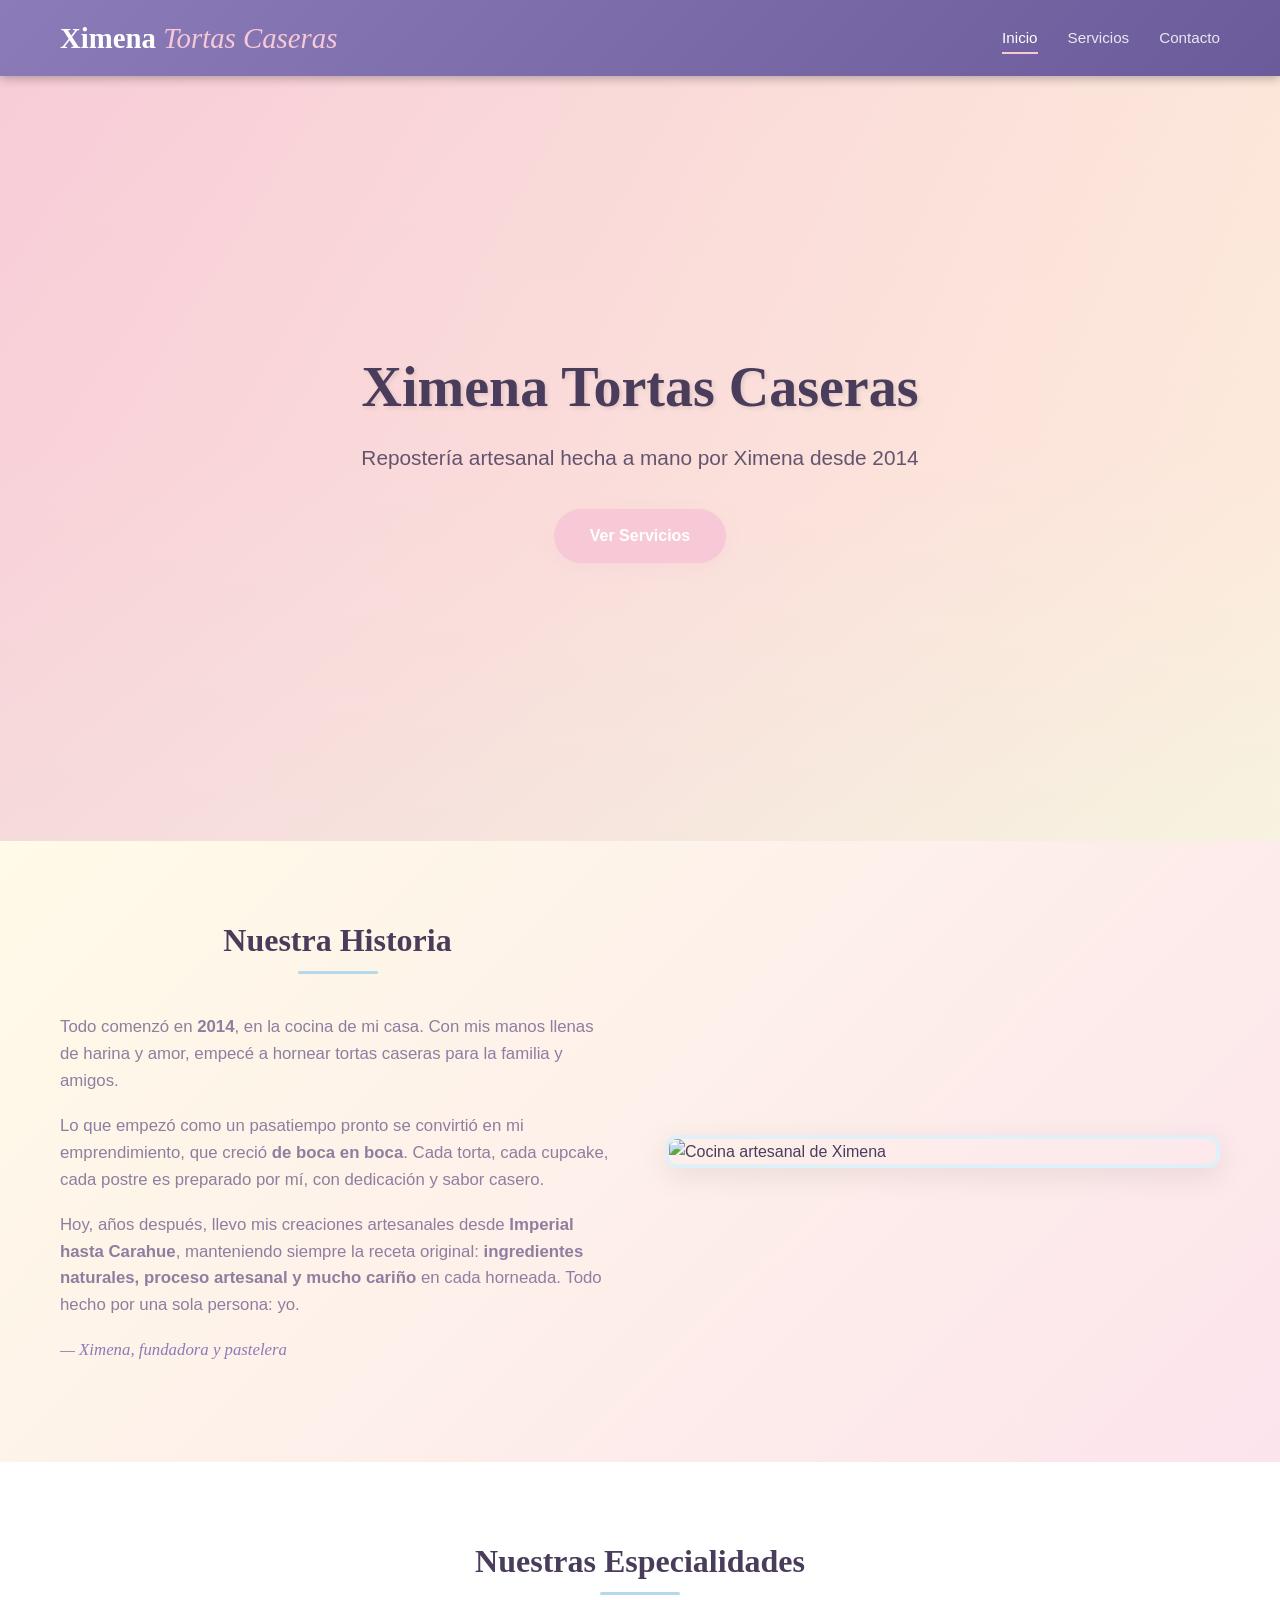
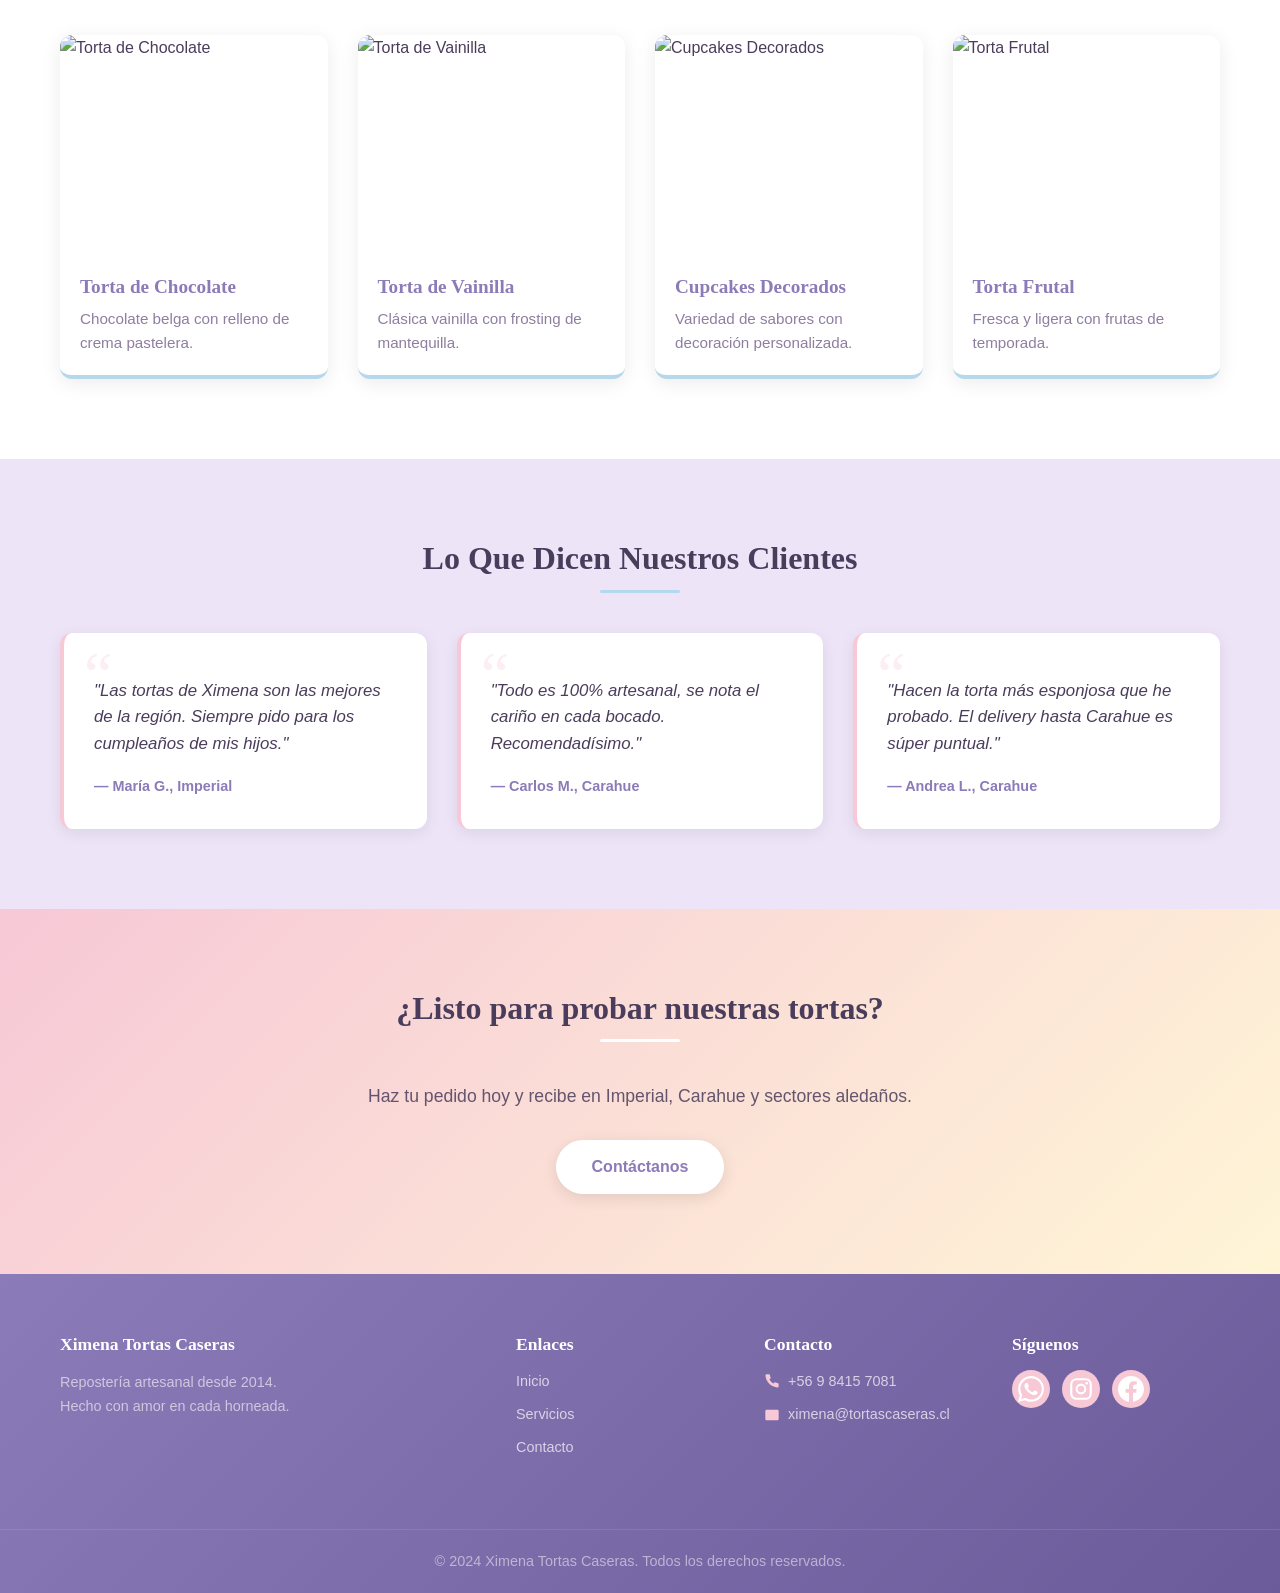
==== index.html @ b2a4b8de "inicial" ====
<!DOCTYPE html>
<html lang="es">
<head>
    <meta charset="UTF-8">
    <meta name="viewport" content="width=device-width, initial-scale=1.0">
    <meta name="description" content="Ximena´s Tortas Caseras - Repostería artesanal desde 2014. Tortas caseras hechas con amor, desde Imperial hasta Carahue.">
    <title>Ximena´s Tortas Caseras | Inicio</title>
    <link rel="stylesheet" href="css/style.css">
</head>
<body>
    <header>
        <div class="header-container">
            <a href="index.html" class="logo">Ximena <span>Tortas Caseras</span></a>
            <button class="menu-toggle" aria-label="Abrir menú">
                <span></span><span></span><span></span>
            </button>
            <nav>
                <ul class="nav-menu">
                    <li><a href="index.html" class="active">Inicio</a></li>
                    <li><a href="servicios.html">Servicios</a></li>
                    <li><a href="contacto.html">Contacto</a></li>
                </ul>
            </nav>
        </div>
    </header>

    <main>
        <section class="hero">
            <div class="hero-content">
                <h1>Ximena Tortas Caseras</h1>
                <p>Repostería artesanal hecha a mano por Ximena desde 2014</p>
                <a href="servicios.html" class="btn">Ver Servicios</a>
            </div>
        </section>

        <section class="historia">
            <div class="container">
                <div class="historia-grid">
                    <div class="historia-texto">
                        <h2>Nuestra Historia</h2>
                        <p>Todo comenzó en <strong>2014</strong>, en la cocina de mi casa. Con mis manos llenas de harina y amor, empecé a hornear tortas caseras para la familia y amigos.</p>
                        <p>Lo que empezó como un pasatiempo pronto se convirtió en mi emprendimiento, que creció <strong>de boca en boca</strong>. Cada torta, cada cupcake, cada postre es preparado por mí, con dedicación y sabor casero.</p>
                        <p>Hoy, años después, llevo mis creaciones artesanales desde <strong>Imperial hasta Carahue</strong>, manteniendo siempre la receta original: <strong>ingredientes naturales, proceso artesanal y mucho cariño</strong> en cada horneada. Todo hecho por una sola persona: yo.</p>
                        <p class="firma">— Ximena, fundadora y pastelera</p>
                    </div>
                    <div class="historia-imagen">
                        <img src="https://images.unsplash.com/photo-1558961363-fa8fdf82db35?w=600&q=80" alt="Cocina artesanal de Ximena">
                    </div>
                </div>
            </div>
        </section>

        <section class="destacados">
            <div class="container">
                <h2>Nuestras Especialidades</h2>
                <div class="grid-destacados">
                    <article class="card">
                        <img src="https://images.unsplash.com/photo-1606890737304-57a1ca8a5b62?w=400&q=80" alt="Torta de Chocolate">
                        <div class="card-body">
                            <h3>Torta de Chocolate</h3>
                            <p>Chocolate belga con relleno de crema pastelera.</p>
                        </div>
                    </article>
                    <article class="card">
                        <img src="https://images.unsplash.com/photo-1464349095431-e9a21285b5f3?w=400&q=80" alt="Torta de Vainilla">
                        <div class="card-body">
                            <h3>Torta de Vainilla</h3>
                            <p>Clásica vainilla con frosting de mantequilla.</p>
                        </div>
                    </article>
                    <article class="card">
                        <img src="https://images.unsplash.com/photo-1587668178277-295251f900ce?w=400&q=80" alt="Cupcakes Decorados">
                        <div class="card-body">
                            <h3>Cupcakes Decorados</h3>
                            <p>Variedad de sabores con decoración personalizada.</p>
                        </div>
                    </article>
                    <article class="card">
                        <img src="https://images.unsplash.com/photo-1565958011703-44f9829ba187?w=400&q=80" alt="Torta Frutal">
                        <div class="card-body">
                            <h3>Torta Frutal</h3>
                            <p>Fresca y ligera con frutas de temporada.</p>
                        </div>
                    </article>
                </div>
            </div>
        </section>

        <section class="testimonios">
            <div class="container">
                <h2>Lo Que Dicen Nuestros Clientes</h2>
                <div class="grid-testimonios">
                    <blockquote>
                        <p>"Las tortas de Ximena son las mejores de la región. Siempre pido para los cumpleaños de mis hijos."</p>
                        <cite>— María G., Imperial</cite>
                    </blockquote>
                    <blockquote>
                        <p>"Todo es 100% artesanal, se nota el cariño en cada bocado. Recomendadísimo."</p>
                        <cite>— Carlos M., Carahue</cite>
                    </blockquote>
                    <blockquote>
                        <p>"Hacen la torta más esponjosa que he probado. El delivery hasta Carahue es súper puntual."</p>
                        <cite>— Andrea L., Carahue</cite>
                    </blockquote>
                </div>
            </div>
        </section>

        <section class="cta">
            <div class="container">
                <h2>¿Listo para probar nuestras tortas?</h2>
                <p>Haz tu pedido hoy y recibe en Imperial, Carahue y sectores aledaños.</p>
                <a href="contacto.html" class="btn btn-light">Contáctanos</a>
            </div>
        </section>
    </main>

    <footer>
        <div class="container footer-grid">
            <div class="footer-info">
                <h3>Ximena Tortas Caseras</h3>
                <p>Repostería artesanal desde 2014.<br>Hecho con amor en cada horneada.</p>
            </div>
            <div class="footer-links">
                <h3>Enlaces</h3>
                <ul>
                    <li><a href="index.html">Inicio</a></li>
                    <li><a href="servicios.html">Servicios</a></li>
                    <li><a href="contacto.html">Contacto</a></li>
                </ul>
            </div>
            <div class="footer-contacto">
                <h3>Contacto</h3>
                <ul>
                    <li>
                        <svg viewBox="0 0 24 24" width="16" height="16" fill="currentColor"><path d="M22 16.92v3a2 2 0 01-2.18 2 19.79 19.79 0 01-8.63-3.07 19.5 19.5 0 01-6-6 19.79 19.79 0 01-3.07-8.67A2 2 0 014.11 2h3a2 2 0 012 1.72 12.84 12.84 0 00.7 2.81 2 2 0 01-.45 2.11L8.09 9.91a16 16 0 006 6l1.27-1.27a2 2 0 012.11-.45 12.84 12.84 0 002.81.7A2 2 0 0122 16.92z"/></svg>
                        <a href="tel:+56984157081">+56 9 8415 7081</a>
                    </li>
                    <li>
                        <svg viewBox="0 0 24 24" width="16" height="16" fill="currentColor"><path d="M4 4h16c1.1 0 2 .9 2 2v12c0 1.1-.9 2-2 2H4c-1.1 0-2-.9-2-2V6c0-1.1.9-2 2-2z"/><polyline points="22,6 12,13 2,6"/></svg>
                        <a href="mailto:ximena@tortascaseras.cl">ximena@tortascaseras.cl</a>
                    </li>
                </ul>
            </div>
            <div class="footer-redes">
                <h3>Síguenos</h3>
                <ul class="redes-lista">
                    <li><a href="https://wa.me/+56984157081" target="_blank" rel="noopener noreferrer" aria-label="WhatsApp">
                        <svg viewBox="0 0 24 24" width="26" height="26" fill="currentColor"><path d="M17.472 14.382c-.297-.149-1.758-.867-2.03-.967-.273-.099-.471-.148-.67.15-.197.297-.767.966-.94 1.164-.173.199-.347.223-.644.075-.297-.15-1.255-.463-2.39-1.475-.883-.788-1.48-1.761-1.653-2.059-.173-.297-.018-.458.13-.606.134-.133.298-.347.446-.52.149-.174.198-.298.298-.497.099-.198.05-.371-.025-.52-.075-.149-.669-1.612-.916-2.207-.242-.579-.487-.5-.669-.51-.173-.008-.371-.01-.57-.01-.198 0-.52.074-.792.372-.272.297-1.04 1.016-1.04 2.479 0 1.462 1.065 2.875 1.213 3.074.149.198 2.096 3.2 5.077 4.487.709.306 1.262.489 1.694.625.712.227 1.36.195 1.871.118.571-.085 1.758-.719 2.006-1.413.248-.694.248-1.289.173-1.413-.074-.124-.272-.198-.57-.347m-5.421 7.403h-.004a9.87 9.87 0 01-5.031-1.378l-.361-.214-3.741.982.998-3.648-.235-.374a9.86 9.86 0 01-1.51-5.26c.001-5.45 4.436-9.884 9.888-9.884 2.64 0 5.122 1.03 6.988 2.898a9.825 9.825 0 012.893 6.994c-.003 5.45-4.437 9.884-9.885 9.884m8.413-18.297A11.815 11.815 0 0012.05 0C5.495 0 .16 5.335.157 11.892c0 2.096.547 4.142 1.588 5.945L.057 24l6.305-1.654a11.882 11.882 0 005.683 1.448h.005c6.554 0 11.89-5.335 11.893-11.893a11.821 11.821 0 00-3.48-8.413z"/></svg>
                    </a></li>
                    <li><a href="https://www.instagram.com" target="_blank" rel="noopener noreferrer" aria-label="Instagram">
                        <svg viewBox="0 0 24 24" width="26" height="26" fill="currentColor"><path d="M7.8 2h8.4C19.4 2 22 4.6 22 7.8v8.4a5.8 5.8 0 01-5.8 5.8H7.8C4.6 22 2 19.4 2 16.2V7.8A5.8 5.8 0 017.8 2m-.2 2A3.6 3.6 0 004 7.6v8.8C4 18.39 5.61 20 7.6 20h8.8a3.6 3.6 0 003.6-3.6V7.6C20 5.61 18.39 4 16.4 4H7.6m9.65 1.5a1.25 1.25 0 011.25 1.25A1.25 1.25 0 0117.25 8 1.25 1.25 0 0116 6.75a1.25 1.25 0 011.25-1.25M12 7a5 5 0 015 5 5 5 0 01-5 5 5 5 0 01-5-5 5 5 0 015-5m0 2a3 3 0 00-3 3 3 3 0 003 3 3 3 0 003-3 3 3 0 00-3-3z"/></svg>
                    </a></li>
                    <li><a href="https://www.facebook.com" target="_blank" rel="noopener noreferrer" aria-label="Facebook">
                        <svg viewBox="0 0 24 24" width="26" height="26" fill="currentColor"><path d="M24 12.073c0-6.627-5.373-12-12-12s-12 5.373-12 12c0 5.99 4.388 10.954 10.125 11.854v-8.385H7.078v-3.47h3.047V9.43c0-3.007 1.792-4.669 4.533-4.669 1.312 0 2.686.235 2.686.235v2.953H15.83c-1.491 0-1.956.925-1.956 1.874v2.25h3.328l-.532 3.47h-2.796v8.385C19.612 23.027 24 18.062 24 12.073z"/></svg>
                    </a></li>
                </ul>
            </div>
        </div>
        <div class="footer-bottom">
            <p>&copy; 2024 Ximena Tortas Caseras. Todos los derechos reservados.</p>
        </div>
    </footer>

    <script src="js/menu.js"></script>
</body>
</html>
---- css/style.css ----
*,
*::before,
*::after {
    margin: 0;
    padding: 0;
    box-sizing: border-box;
}

:root {
    --rosado: #F7C8D6;
    --rosado-claro: #FCE4EC;
    --rosado-hover: #E8A0B4;
    --amarillo: #FFF5D6;
    --amarillo-claro: #FFFBE8;
    --celeste: #B5D8EB;
    --celeste-claro: #E0F0F8;
    --morado: #D4C4F0;
    --morado-claro: #EDE4F8;
    --morado-oscuro: #8B7BB8;
    --morado-muy-oscuro: #6B5B9A;
    --color-primario: var(--rosado);
    --color-primario-hover: var(--rosado-hover);
    --color-texto: #4A3D5C;
    --color-texto-claro: #8E7EA0;
    --color-fondo-header: var(--morado-oscuro);
    --color-fondo-footer: var(--morado-muy-oscuro);
    --color-blanco: #FFFFFF;
    --color-sombra: rgba(0, 0, 0, 0.08);
    --border-radius: 12px;
    --max-width: 1200px;
    --transition: 0.3s ease;
}

html {
    scroll-behavior: smooth;
}

body {
    font-family: 'Segoe UI', Tahoma, Geneva, Verdana, sans-serif;
    color: var(--color-texto);
    background: linear-gradient(180deg, var(--amarillo-claro) 0%, var(--rosado-claro) 50%, var(--celeste-claro) 100%);
    background-attachment: fixed;
    line-height: 1.6;
    min-height: 100vh;
    display: flex;
    flex-direction: column;
}

img {
    max-width: 100%;
    height: auto;
    display: block;
}

a {
    color: var(--morado-oscuro);
    text-decoration: none;
    transition: color var(--transition);
}

a:hover {
    color: var(--rosado);
}

.container {
    width: 100%;
    max-width: var(--max-width);
    margin: 0 auto;
    padding: 0 20px;
}

.btn {
    display: inline-block;
    background: var(--rosado);
    color: var(--color-blanco);
    padding: 14px 36px;
    border: none;
    border-radius: 50px;
    font-size: 1rem;
    font-weight: 600;
    cursor: pointer;
    transition: background-color var(--transition), transform var(--transition);
    text-align: center;
    box-shadow: 0 4px 15px rgba(247, 200, 214, 0.3);
}

.btn:hover {
    background: var(--rosado-hover);
    transform: translateY(-2px);
    color: var(--color-blanco);
}

.btn-light {
    background: var(--color-blanco);
    color: var(--morado-oscuro);
    box-shadow: 0 4px 15px rgba(0, 0, 0, 0.1);
}

.btn-light:hover {
    background: var(--morado-claro);
    color: var(--morado-oscuro);
}

h1, h2, h3, h4 {
    font-family: Georgia, 'Times New Roman', Times, serif;
    line-height: 1.2;
}

h2 {
    font-size: 2rem;
    text-align: center;
    margin-bottom: 40px;
    color: var(--color-texto);
    position: relative;
}

h2::after {
    content: '';
    display: block;
    width: 80px;
    height: 3px;
    background: var(--celeste);
    margin: 12px auto 0;
    border-radius: 2px;
}

section {
    padding: 80px 0;
}

header {
    background: linear-gradient(135deg, var(--morado-oscuro), #6B5B9A);
    padding: 15px 0;
    position: sticky;
    top: 0;
    z-index: 1000;
    box-shadow: 0 2px 10px rgba(0, 0, 0, 0.3);
}

.header-container {
    max-width: var(--max-width);
    margin: 0 auto;
    padding: 0 20px;
    display: flex;
    justify-content: space-between;
    align-items: center;
}

.logo {
    font-family: Georgia, serif;
    font-size: 1.8rem;
    color: var(--color-blanco);
    font-weight: bold;
}

.logo span {
    color: var(--rosado);
    font-style: italic;
    font-weight: normal;
}

.logo:hover {
    color: var(--color-blanco);
}

.nav-menu {
    list-style: none;
    display: flex;
    gap: 30px;
}

.nav-menu a {
    color: rgba(255, 255, 255, 0.85);
    font-size: 0.95rem;
    font-weight: 500;
    padding: 8px 0;
    position: relative;
    transition: color var(--transition);
}

.nav-menu a::after {
    content: '';
    position: absolute;
    bottom: 0;
    left: 0;
    width: 0;
    height: 2px;
    background: var(--rosado);
    transition: width var(--transition);
}

.nav-menu a:hover,
.nav-menu a.active {
    color: var(--color-blanco);
}

.nav-menu a:hover::after,
.nav-menu a.active::after {
    width: 100%;
}

.menu-toggle {
    display: none;
    background: none;
    border: none;
    cursor: pointer;
    padding: 5px;
}

.menu-toggle span {
    display: block;
    width: 25px;
    height: 2px;
    background-color: var(--color-blanco);
    margin: 5px 0;
    transition: var(--transition);
    border-radius: 2px;
}

.hero {
    background: linear-gradient(135deg, rgba(247, 200, 214, 0.9), rgba(255, 245, 214, 0.7)),
                url('https://images.unsplash.com/photo-1578985545062-69928b1d9587?w=1920&q=80') center/cover no-repeat;
    min-height: 85vh;
    display: flex;
    align-items: center;
    justify-content: center;
    text-align: center;
    color: var(--color-texto);
}

.hero-content {
    max-width: 700px;
    padding: 0 20px;
}

.hero-content h1 {
    font-size: 3.5rem;
    margin-bottom: 20px;
    text-shadow: 2px 2px 4px rgba(0, 0, 0, 0.1);
}

.hero-content p {
    font-size: 1.3rem;
    margin-bottom: 35px;
    opacity: 0.85;
}

.historia {
    background: linear-gradient(135deg, var(--amarillo-claro), var(--rosado-claro));
}

.historia-grid {
    display: grid;
    grid-template-columns: 1fr 1fr;
    gap: 50px;
    align-items: center;
}

.historia-texto p {
    margin-bottom: 18px;
    font-size: 1.05rem;
    color: var(--color-texto-claro);
}

.historia-texto .firma {
    font-family: Georgia, serif;
    font-style: italic;
    color: var(--morado-oscuro);
    margin-top: 10px;
}

.historia-imagen img {
    border-radius: var(--border-radius);
    box-shadow: 0 8px 30px var(--color-sombra);
    width: 100%;
    border: 4px solid var(--celeste-claro);
}

.destacados {
    background: var(--color-blanco);
}

.grid-destacados,
.grid-catalogo {
    display: grid;
    grid-template-columns: repeat(auto-fit, minmax(250px, 1fr));
    gap: 30px;
}

.card {
    background: var(--color-blanco);
    border-radius: var(--border-radius);
    overflow: hidden;
    box-shadow: 0 4px 20px var(--color-sombra);
    transition: transform var(--transition), box-shadow var(--transition);
    border-bottom: 4px solid var(--celeste);
}

.card:hover {
    transform: translateY(-5px);
    box-shadow: 0 8px 30px rgba(0, 0, 0, 0.12);
    border-bottom-color: var(--rosado);
}

.card img {
    width: 100%;
    height: 220px;
    object-fit: cover;
}

.card-body {
    padding: 20px;
}

.card-body h3 {
    font-size: 1.2rem;
    margin-bottom: 8px;
    color: var(--morado-oscuro);
}

.card-body p {
    font-size: 0.95rem;
    color: var(--color-texto-claro);
}

.testimonios {
    background: var(--morado-claro);
}

.grid-testimonios {
    display: grid;
    grid-template-columns: repeat(auto-fit, minmax(280px, 1fr));
    gap: 30px;
}

.grid-testimonios blockquote {
    background: var(--color-blanco);
    padding: 30px;
    border-radius: var(--border-radius);
    box-shadow: 0 4px 15px var(--color-sombra);
    position: relative;
    border-left: 4px solid var(--rosado);
}

.grid-testimonios blockquote::before {
    content: '\201C';
    font-size: 4rem;
    color: var(--rosado);
    position: absolute;
    top: 10px;
    left: 20px;
    opacity: 0.3;
    font-family: Georgia, serif;
    line-height: 1;
}

.grid-testimonios blockquote p {
    font-style: italic;
    font-size: 1.05rem;
    margin-bottom: 15px;
    padding-top: 15px;
}

.grid-testimonios blockquote cite {
    font-style: normal;
    font-weight: 600;
    color: var(--morado-oscuro);
    font-size: 0.9rem;
}

.cta {
    background: linear-gradient(135deg, var(--rosado), var(--amarillo));
    text-align: center;
    color: var(--color-texto);
}

.cta h2 {
    color: var(--color-texto);
}

.cta h2::after {
    background: var(--color-blanco);
}

.cta p {
    font-size: 1.1rem;
    margin-bottom: 30px;
    opacity: 0.85;
}

.page-hero {
    background: linear-gradient(135deg, var(--celeste-claro), var(--morado-claro));
    text-align: center;
    padding: 100px 0 80px;
    color: var(--color-texto);
}

.page-hero h1 {
    font-size: 2.8rem;
    margin-bottom: 15px;
}

.page-hero p {
    font-size: 1.15rem;
    opacity: 0.85;
}

.como-pedir {
    background: var(--amarillo-claro);
}

.pasos-lista {
    list-style: none;
    max-width: 700px;
    margin: 0 auto;
}

.pasos-lista li {
    display: flex;
    gap: 20px;
    margin-bottom: 30px;
    align-items: flex-start;
}

.paso-num {
    display: flex;
    align-items: center;
    justify-content: center;
    width: 50px;
    height: 50px;
    background: var(--celeste);
    color: var(--color-blanco);
    font-size: 1.3rem;
    font-weight: bold;
    border-radius: 50%;
    flex-shrink: 0;
}

.pasos-lista h3 {
    font-size: 1.1rem;
    margin-bottom: 5px;
    color: var(--morado-oscuro);
}

.pasos-lista p {
    color: var(--color-texto-claro);
}

.catalogo {
    background: var(--amarillo-claro);
}

.cobertura {
    background: var(--amarillo-claro);
    text-align: center;
}

.zonas-lista {
    list-style: none;
    display: flex;
    flex-wrap: wrap;
    justify-content: center;
    gap: 15px;
    margin-top: 25px;
}

.zonas-lista li {
    background: var(--color-blanco);
    padding: 12px 25px;
    border-radius: 50px;
    font-weight: 500;
    color: var(--color-texto);
    box-shadow: 0 2px 10px var(--color-sombra);
    border: 2px solid var(--morado-claro);
}

.contacto-grid-section {
    background: var(--color-blanco);
}

.contacto-grid {
    display: grid;
    grid-template-columns: 1fr 1fr;
    gap: 50px;
}

.contacto-formulario h2,
.contacto-info h2 {
    text-align: left;
}

.contacto-formulario h2::after,
.contacto-info h2::after {
    margin: 12px 0 0;
}

.form-group {
    margin-bottom: 20px;
}

.form-group label {
    display: block;
    font-weight: 600;
    margin-bottom: 6px;
    font-size: 0.9rem;
    color: var(--morado-oscuro);
}

.form-group input,
.form-group select,
.form-group textarea {
    width: 100%;
    padding: 12px 15px;
    border: 2px solid var(--morado-claro);
    border-radius: 8px;
    font-family: inherit;
    font-size: 0.95rem;
    transition: border-color var(--transition);
    background: var(--amarillo-claro);
    color: var(--color-texto);
}

.form-group input:focus,
.form-group select:focus,
.form-group textarea:focus {
    outline: none;
    border-color: var(--rosado);
    box-shadow: 0 0 0 3px rgba(247, 200, 214, 0.2);
}

.form-group textarea {
    resize: vertical;
}

.info-bloque {
    margin-bottom: 25px;
}

.info-bloque h3 {
    font-size: 1rem;
    display: flex;
    align-items: center;
    gap: 8px;
    color: var(--morado-oscuro);
    margin-bottom: 8px;
}

.info-bloque h3 svg {
    color: var(--rosado);
}

.info-bloque p {
    color: var(--color-texto-claro);
    padding-left: 28px;
}

.redes-bloque .redes-lista {
    justify-content: flex-start;
    padding-left: 28px;
}

.redes-lista {
    list-style: none;
    display: flex;
    gap: 15px;
}

.redes-lista a {
    display: flex;
    align-items: center;
    justify-content: center;
    width: 44px;
    height: 44px;
    background: var(--rosado);
    color: var(--color-blanco);
    border-radius: 50%;
    transition: transform var(--transition), box-shadow var(--transition);
}

.redes-lista a:hover {
    transform: scale(1.15);
    color: var(--color-blanco);
    box-shadow: 0 4px 15px rgba(247, 200, 214, 0.4);
}

.horarios {
    background: var(--rosado-claro);
    text-align: center;
}

.horarios-tabla {
    max-width: 500px;
    margin: 0 auto;
    background: var(--color-blanco);
    border-radius: var(--border-radius);
    padding: 10px 0;
    box-shadow: 0 4px 20px var(--color-sombra);
}

.horario-fila {
    display: flex;
    justify-content: space-between;
    padding: 15px 25px;
    border-bottom: 1px solid var(--morado-claro);
    font-size: 1rem;
}

.horario-fila:last-child {
    border-bottom: none;
}

.horario-dia {
    font-weight: 600;
    color: var(--morado-oscuro);
}

.horario-hora {
    color: var(--color-texto-claro);
}

footer {
    background: linear-gradient(135deg, var(--morado-oscuro), var(--morado-muy-oscuro));
    color: rgba(255, 255, 255, 0.9);
    margin-top: auto;
}

.footer-grid {
    display: grid;
    grid-template-columns: 2fr 1fr 1fr 1fr;
    gap: 40px;
    padding: 60px 20px;
}

footer h3 {
    font-family: Georgia, serif;
    font-size: 1.1rem;
    margin-bottom: 15px;
    color: var(--color-blanco);
}

footer p,
footer li {
    font-size: 0.9rem;
}

footer ul {
    list-style: none;
}

footer li {
    margin-bottom: 10px;
}

footer a {
    color: rgba(255, 255, 255, 0.7);
}

footer a:hover {
    color: var(--rosado);
}

.footer-info p {
    color: rgba(255, 255, 255, 0.6);
    line-height: 1.7;
}

.footer-contacto li {
    display: flex;
    align-items: center;
    gap: 8px;
}

.footer-contacto svg {
    flex-shrink: 0;
    color: var(--rosado);
}

.footer-redes .redes-lista {
    gap: 12px;
}

.footer-redes .redes-lista a {
    width: 38px;
    height: 38px;
}

.footer-bottom {
    border-top: 1px solid rgba(255, 255, 255, 0.1);
    text-align: center;
    padding: 20px;
    font-size: 0.85rem;
    color: rgba(255, 255, 255, 0.5);
}

@media (max-width: 1024px) {
    .footer-grid {
        grid-template-columns: 1fr 1fr;
    }

    .contacto-grid {
        grid-template-columns: 1fr;
    }
}

@media (max-width: 768px) {
    .menu-toggle {
        display: block;
    }

    .nav-menu {
        display: none;
        flex-direction: column;
        position: absolute;
        top: 100%;
        left: 0;
        right: 0;
        background: var(--morado-oscuro);
        padding: 20px;
        gap: 15px;
        box-shadow: 0 4px 10px rgba(0, 0, 0, 0.3);
    }

    .nav-menu.open {
        display: flex;
    }

    .hero-content h1 {
        font-size: 2.2rem;
    }

    .hero-content p {
        font-size: 1.05rem;
    }

    .historia-grid {
        grid-template-columns: 1fr;
        gap: 30px;
    }

    .historia-imagen {
        order: -1;
    }

    h2 {
        font-size: 1.6rem;
    }

    .page-hero h1 {
        font-size: 2rem;
    }

    section {
        padding: 50px 0;
    }

    .footer-grid {
        grid-template-columns: 1fr;
        text-align: center;
    }

    .footer-redes .redes-lista {
        justify-content: center;
    }

    .footer-contacto li {
        justify-content: center;
    }

    .horario-fila {
        flex-direction: column;
        gap: 5px;
        text-align: center;
    }
}

@media (max-width: 480px) {
    .hero-content h1 {
        font-size: 1.8rem;
    }

    .hero {
        min-height: 70vh;
    }

    .grid-destacados,
    .grid-catalogo {
        grid-template-columns: 1fr;
    }
}
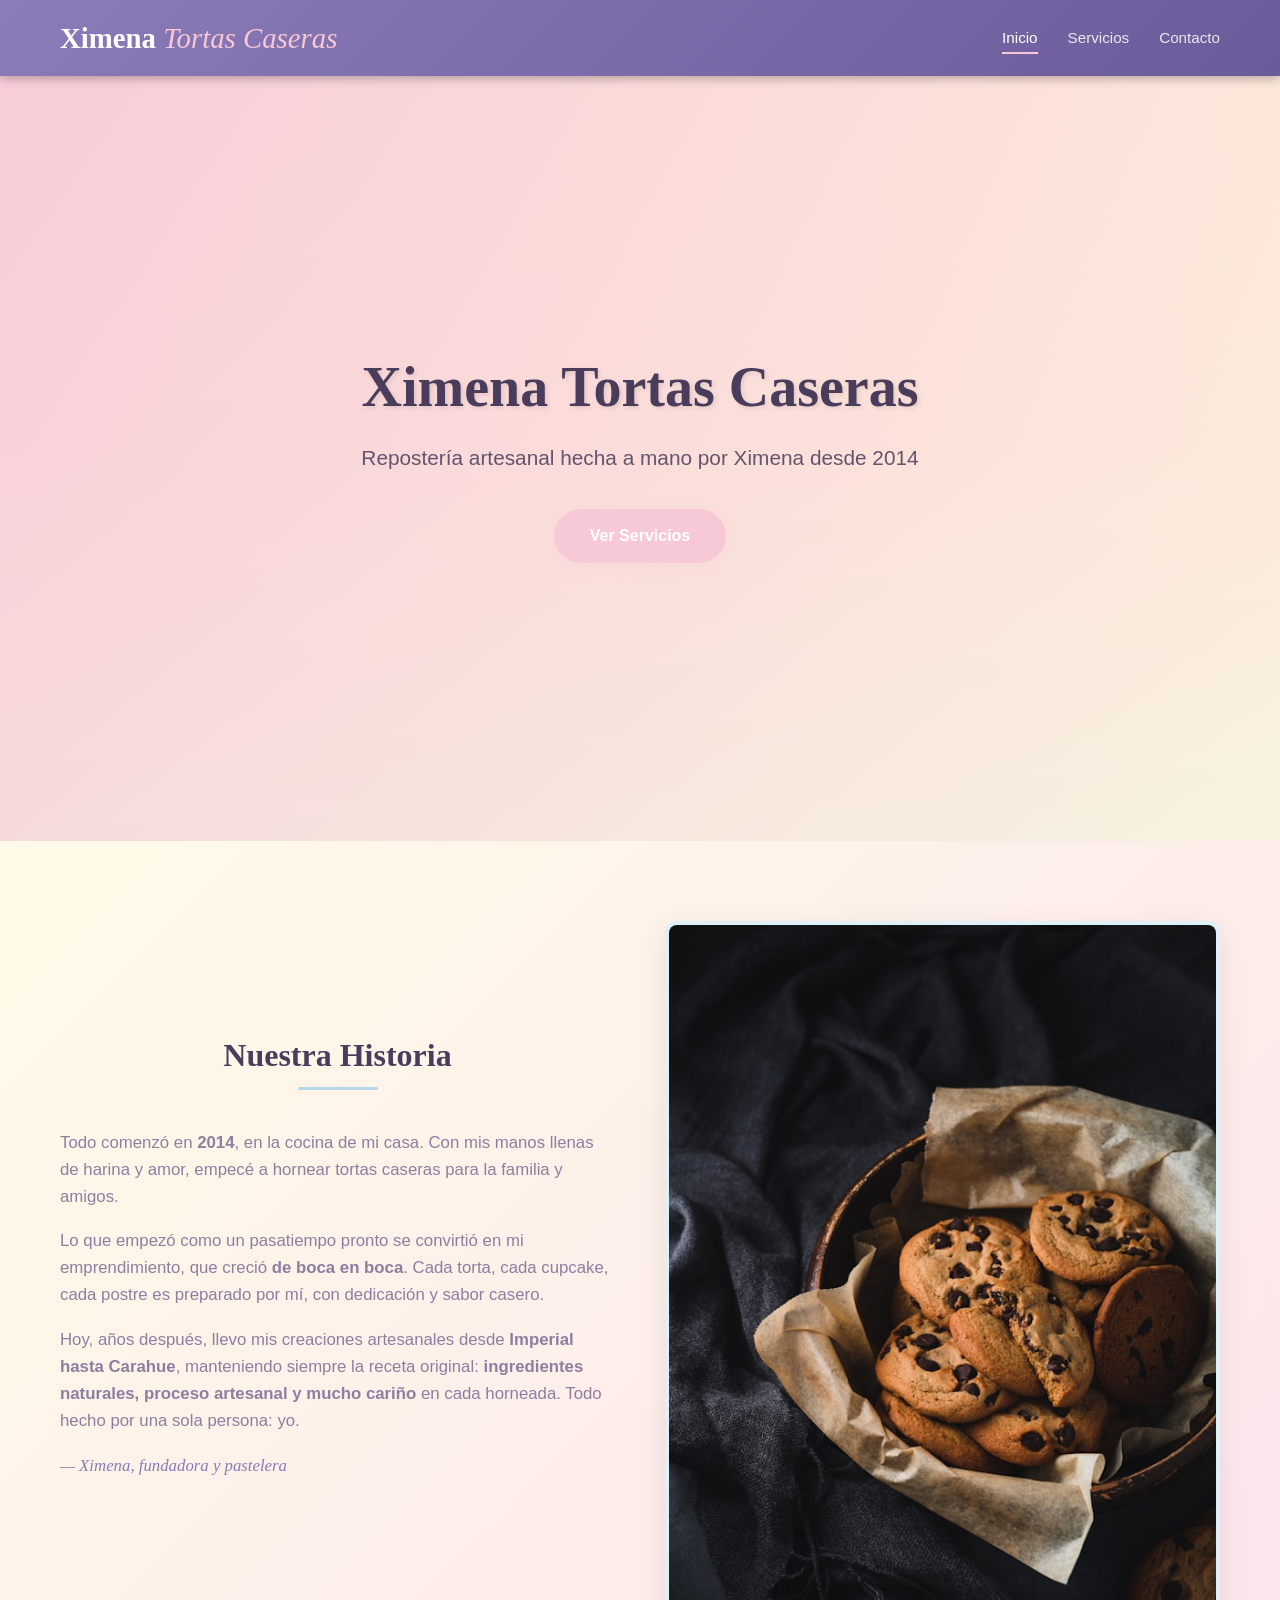
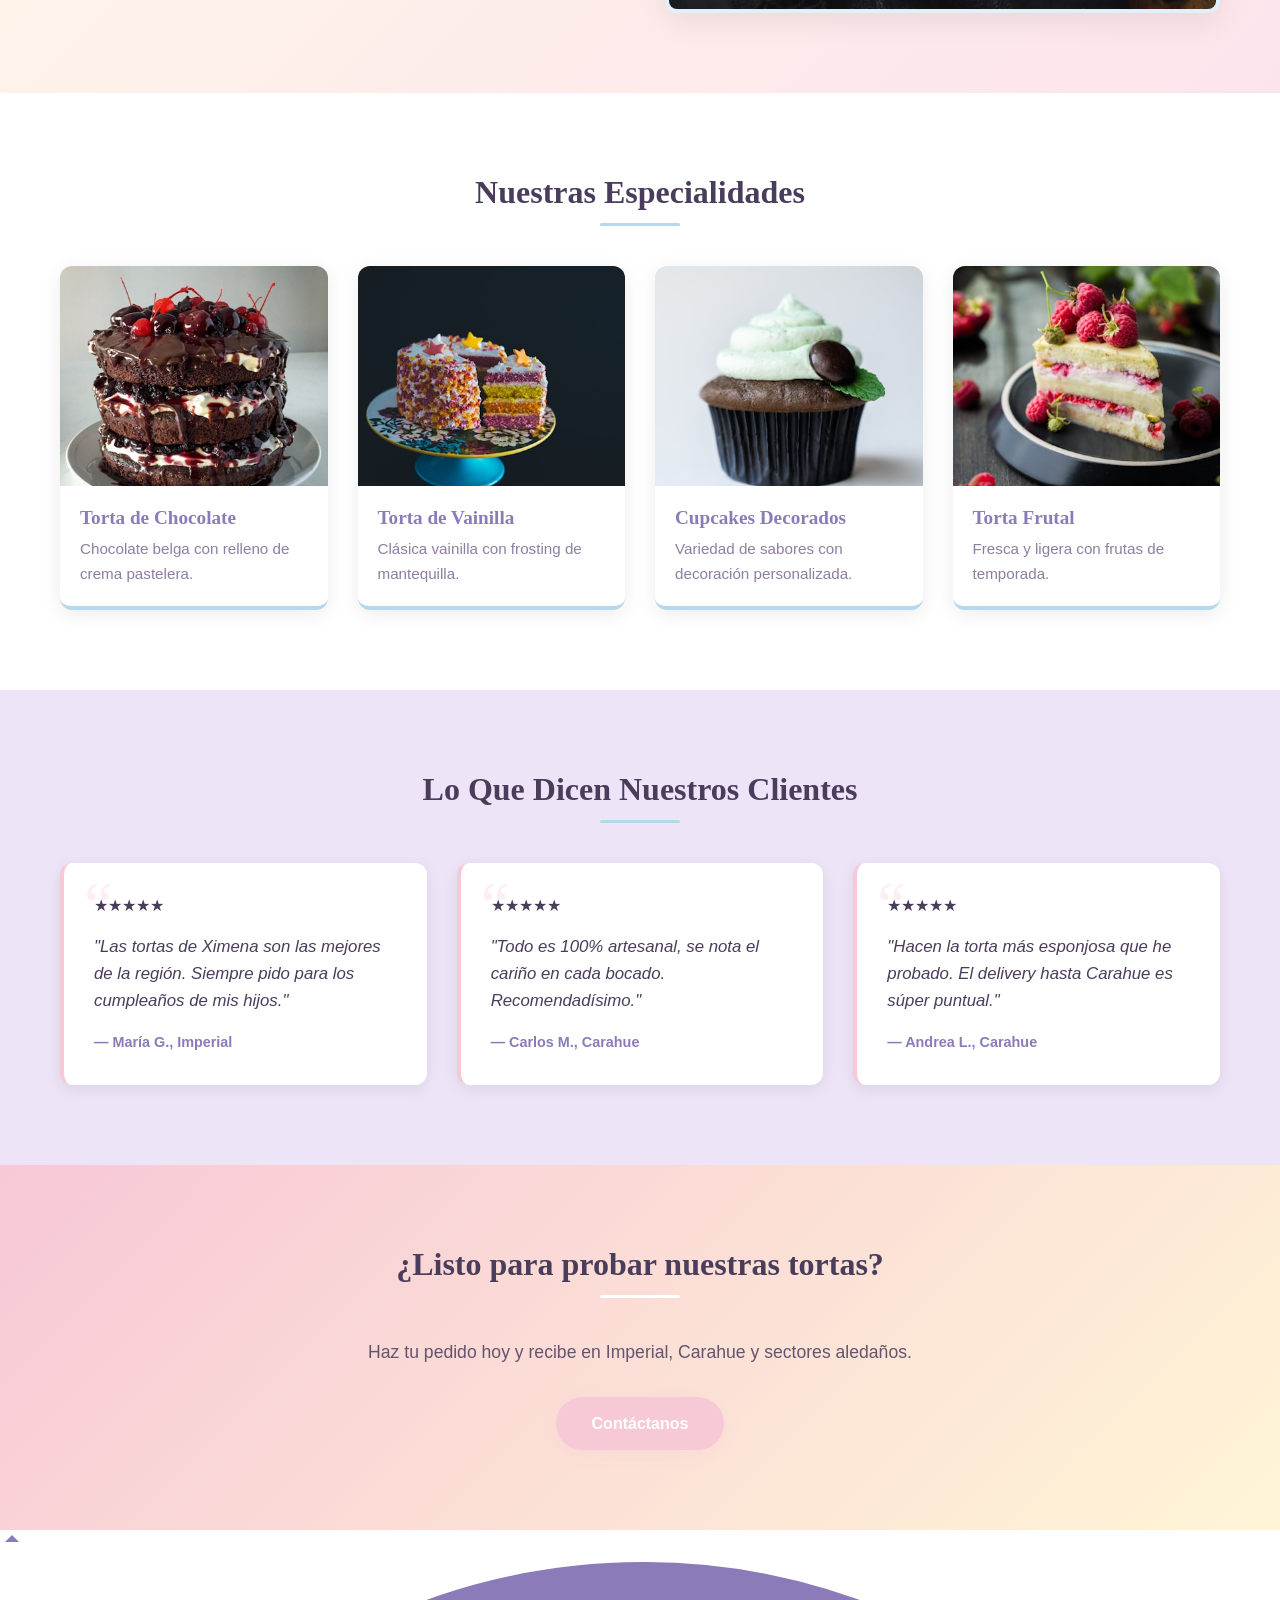
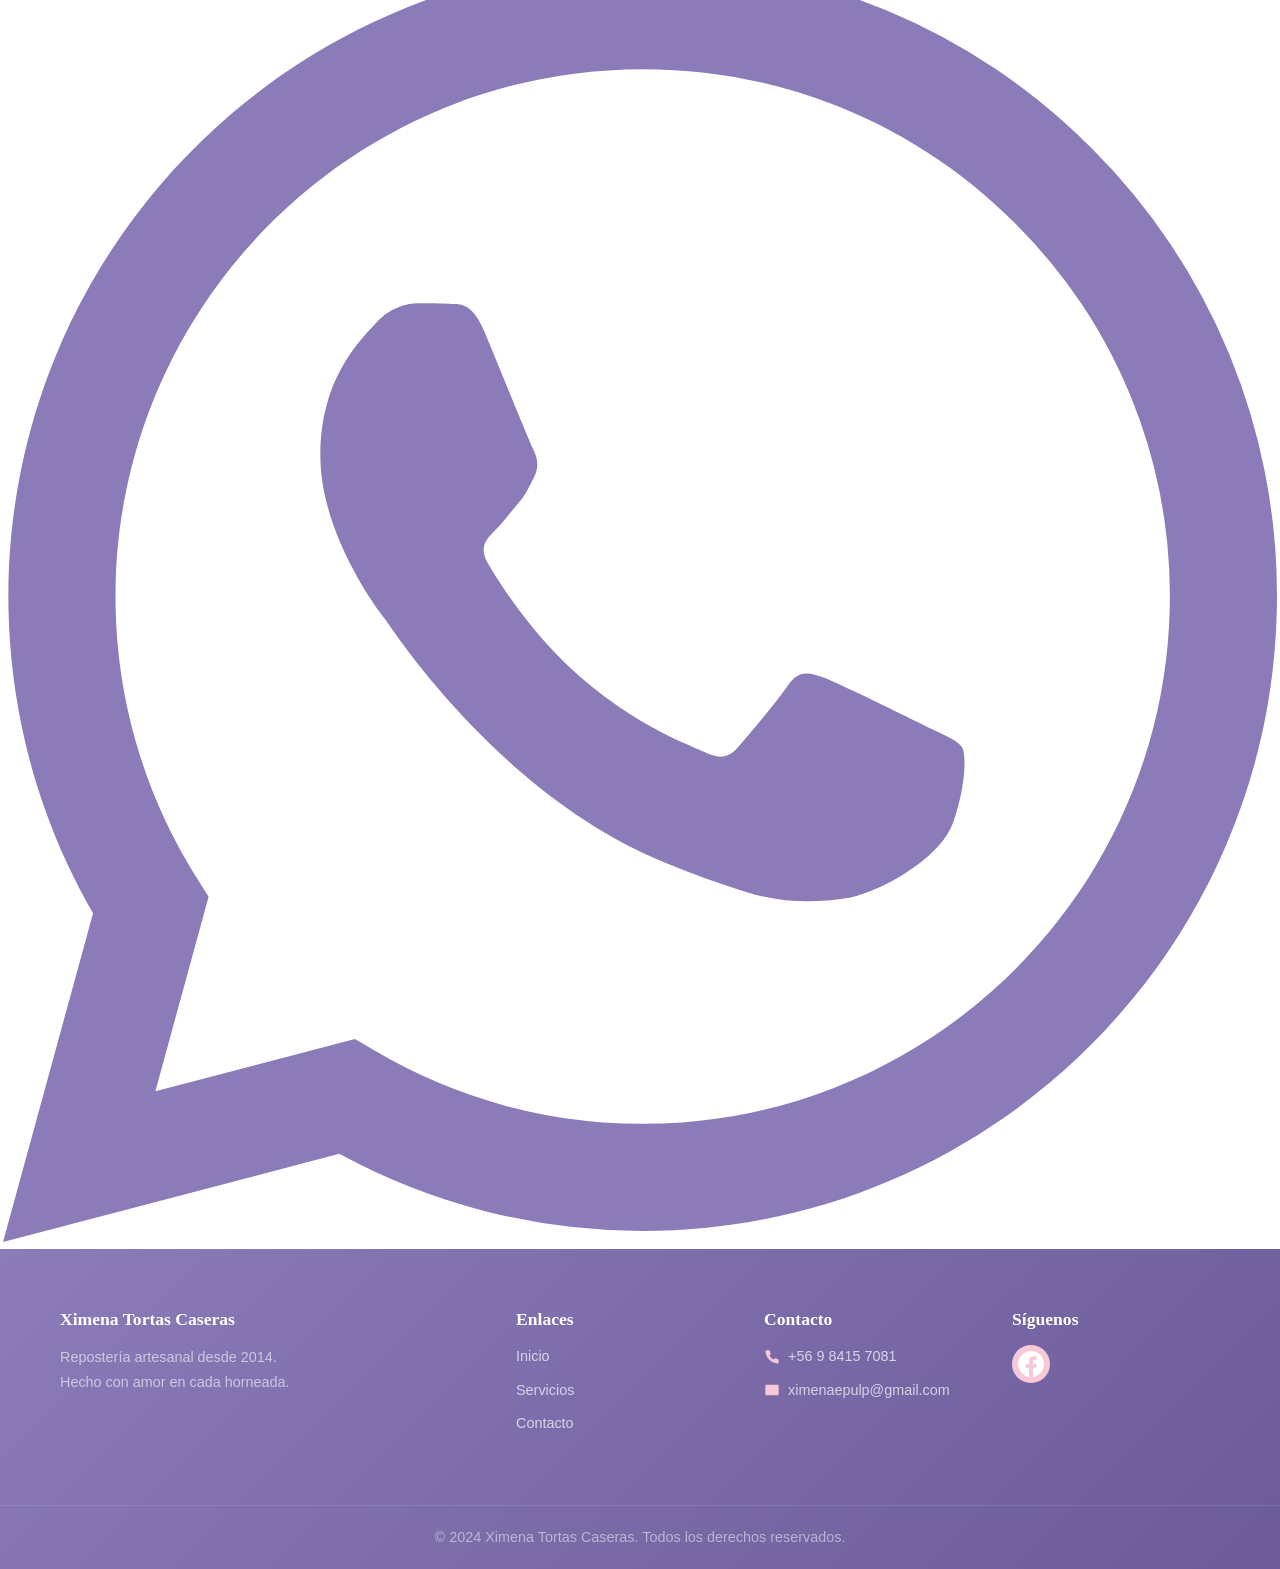
==== commit b4d2f236: "Update contact information and enhance website styling - Changed email address from ximena@tortascas" ====
--- a/index.html
+++ b/index.html
@@ -3,8 +3,12 @@
 <head>
     <meta charset="UTF-8">
     <meta name="viewport" content="width=device-width, initial-scale=1.0">
-    <meta name="description" content="Ximena´s Tortas Caseras - Repostería artesanal desde 2014. Tortas caseras hechas con amor, desde Imperial hasta Carahue.">
-    <title>Ximena´s Tortas Caseras | Inicio</title>
+    <meta name="description" content="Ximenas Tortas Caseras - Repostería artesanal desde 2014. Tortas caseras hechas con amor, desde Imperial hasta Carahue.">
+    <title>Ximenas Tortas Caseras | Inicio</title>
+    <link rel="preconnect" href="https://fonts.googleapis.com">
+    <link rel="preconnect" href="https://fonts.gstatic.com" crossorigin>
+    <link href="https://fonts.googleapis.com/css2?family=Playfair+Display:ital,wght@0,400;0,700;1,400&family=Inter:wght@400;500;600;700&display=swap" rel="stylesheet">
+    <link rel="icon" type="image/svg+xml" href="data:image/svg+xml,<svg xmlns='http://www.w3.org/2000/svg' viewBox='0 0 100 100'><text y='.9em' font-size='90'>🍰</text></svg>">
     <link rel="stylesheet" href="css/style.css">
 </head>
 <body>
@@ -33,50 +37,50 @@
             </div>
         </section>
 
-        <section class="historia">
+        <section class="historia reveal">
             <div class="container">
                 <div class="historia-grid">
-                    <div class="historia-texto">
+                    <div class="historia-texto reveal-left">
                         <h2>Nuestra Historia</h2>
                         <p>Todo comenzó en <strong>2014</strong>, en la cocina de mi casa. Con mis manos llenas de harina y amor, empecé a hornear tortas caseras para la familia y amigos.</p>
                         <p>Lo que empezó como un pasatiempo pronto se convirtió en mi emprendimiento, que creció <strong>de boca en boca</strong>. Cada torta, cada cupcake, cada postre es preparado por mí, con dedicación y sabor casero.</p>
                         <p>Hoy, años después, llevo mis creaciones artesanales desde <strong>Imperial hasta Carahue</strong>, manteniendo siempre la receta original: <strong>ingredientes naturales, proceso artesanal y mucho cariño</strong> en cada horneada. Todo hecho por una sola persona: yo.</p>
                         <p class="firma">— Ximena, fundadora y pastelera</p>
                     </div>
-                    <div class="historia-imagen">
-                        <img src="https://images.unsplash.com/photo-1558961363-fa8fdf82db35?w=600&q=80" alt="Cocina artesanal de Ximena">
+                    <div class="historia-imagen reveal-right">
+                        <img src="img/galletas.jpg" alt="Cocina artesanal de Ximena" loading="lazy">
                     </div>
                 </div>
             </div>
         </section>
 
-        <section class="destacados">
+        <section class="destacados reveal">
             <div class="container">
                 <h2>Nuestras Especialidades</h2>
                 <div class="grid-destacados">
-                    <article class="card">
-                        <img src="https://images.unsplash.com/photo-1606890737304-57a1ca8a5b62?w=400&q=80" alt="Torta de Chocolate">
+                    <article class="card reveal-scale delay-1">
+                        <img src="img/torta_de_chocolate.jpg" alt="Torta de Chocolate" loading="lazy">
                         <div class="card-body">
                             <h3>Torta de Chocolate</h3>
                             <p>Chocolate belga con relleno de crema pastelera.</p>
                         </div>
                     </article>
-                    <article class="card">
-                        <img src="https://images.unsplash.com/photo-1464349095431-e9a21285b5f3?w=400&q=80" alt="Torta de Vainilla">
+                    <article class="card reveal-scale delay-2">
+                        <img src="img/torta_de_vainilla.jpg" alt="Torta de Vainilla" loading="lazy">
                         <div class="card-body">
                             <h3>Torta de Vainilla</h3>
                             <p>Clásica vainilla con frosting de mantequilla.</p>
                         </div>
                     </article>
-                    <article class="card">
-                        <img src="https://images.unsplash.com/photo-1587668178277-295251f900ce?w=400&q=80" alt="Cupcakes Decorados">
+                    <article class="card reveal-scale delay-3">
+                        <img src="img/cupcakes-decorados.jpg" alt="Cupcakes Decorados" loading="lazy">
                         <div class="card-body">
                             <h3>Cupcakes Decorados</h3>
                             <p>Variedad de sabores con decoración personalizada.</p>
                         </div>
                     </article>
-                    <article class="card">
-                        <img src="https://images.unsplash.com/photo-1565958011703-44f9829ba187?w=400&q=80" alt="Torta Frutal">
+                    <article class="card reveal-scale delay-4">
+                        <img src="img/tortas_frutales.jpg" alt="Torta Frutal" loading="lazy">
                         <div class="card-body">
                             <h3>Torta Frutal</h3>
                             <p>Fresca y ligera con frutas de temporada.</p>
@@ -86,19 +90,22 @@
             </div>
         </section>
 
-        <section class="testimonios">
+        <section class="testimonios reveal">
             <div class="container">
                 <h2>Lo Que Dicen Nuestros Clientes</h2>
                 <div class="grid-testimonios">
                     <blockquote>
+                        <div class="stars" aria-label="5 estrellas">★★★★★</div>
                         <p>"Las tortas de Ximena son las mejores de la región. Siempre pido para los cumpleaños de mis hijos."</p>
                         <cite>— María G., Imperial</cite>
                     </blockquote>
                     <blockquote>
+                        <div class="stars" aria-label="5 estrellas">★★★★★</div>
                         <p>"Todo es 100% artesanal, se nota el cariño en cada bocado. Recomendadísimo."</p>
                         <cite>— Carlos M., Carahue</cite>
                     </blockquote>
                     <blockquote>
+                        <div class="stars" aria-label="5 estrellas">★★★★★</div>
                         <p>"Hacen la torta más esponjosa que he probado. El delivery hasta Carahue es súper puntual."</p>
                         <cite>— Andrea L., Carahue</cite>
                     </blockquote>
@@ -106,14 +113,22 @@
             </div>
         </section>
 
-        <section class="cta">
+        <section class="cta reveal">
             <div class="container">
                 <h2>¿Listo para probar nuestras tortas?</h2>
                 <p>Haz tu pedido hoy y recibe en Imperial, Carahue y sectores aledaños.</p>
-                <a href="contacto.html" class="btn btn-light">Contáctanos</a>
+                <a href="contacto.html" class="btn">Contáctanos</a>
             </div>
         </section>
     </main>
+
+    <a href="#" class="back-to-top" aria-label="Volver arriba">
+        <svg viewBox="0 0 24 24" width="24" height="24" fill="currentColor"><path d="M12 19V5m-7 7l7-7 7 7"/></svg>
+    </a>
+
+    <a href="https://wa.me/+56984157081" target="_blank" rel="noopener noreferrer" class="whatsapp-float" aria-label="WhatsApp">
+        <svg viewBox="0 0 24 24" fill="currentColor"><path d="M17.472 14.382c-.297-.149-1.758-.867-2.03-.967-.273-.099-.471-.148-.67.15-.197.297-.767.966-.94 1.164-.173.199-.347.223-.644.075-.297-.15-1.255-.463-2.39-1.475-.883-.788-1.48-1.761-1.653-2.059-.173-.297-.018-.458.13-.606.134-.133.298-.347.446-.52.149-.174.198-.298.298-.497.099-.198.05-.371-.025-.52-.075-.149-.669-1.612-.916-2.207-.242-.579-.487-.5-.669-.51-.173-.008-.371-.01-.57-.01-.198 0-.52.074-.792.372-.272.297-1.04 1.016-1.04 2.479 0 1.462 1.065 2.875 1.213 3.074.149.198 2.096 3.2 5.077 4.487.709.306 1.262.489 1.694.625.712.227 1.36.195 1.871.118.571-.085 1.758-.719 2.006-1.413.248-.694.248-1.289.173-1.413-.074-.124-.272-.198-.57-.347m-5.421 7.403h-.004a9.87 9.87 0 01-5.031-1.378l-.361-.214-3.741.982.998-3.648-.235-.374a9.86 9.86 0 01-1.51-5.26c.001-5.45 4.436-9.884 9.888-9.884 2.64 0 5.122 1.03 6.988 2.898a9.825 9.825 0 012.893 6.994c-.003 5.45-4.437 9.884-9.885 9.884m8.413-18.297A11.815 11.815 0 0012.05 0C5.495 0 .16 5.335.157 11.892c0 2.096.547 4.142 1.588 5.945L.057 24l6.305-1.654a11.882 11.882 0 005.683 1.448h.005c6.554 0 11.89-5.335 11.893-11.893a11.821 11.821 0 00-3.48-8.413z"/></svg>
+    </a>
 
     <footer>
         <div class="container footer-grid">
@@ -138,19 +153,13 @@
                     </li>
                     <li>
                         <svg viewBox="0 0 24 24" width="16" height="16" fill="currentColor"><path d="M4 4h16c1.1 0 2 .9 2 2v12c0 1.1-.9 2-2 2H4c-1.1 0-2-.9-2-2V6c0-1.1.9-2 2-2z"/><polyline points="22,6 12,13 2,6"/></svg>
-                        <a href="mailto:ximena@tortascaseras.cl">ximena@tortascaseras.cl</a>
+                        <a href="mailto:ximenaepulp@gmail.com">ximenaepulp@gmail.com</a>
                     </li>
                 </ul>
             </div>
             <div class="footer-redes">
                 <h3>Síguenos</h3>
                 <ul class="redes-lista">
-                    <li><a href="https://wa.me/+56984157081" target="_blank" rel="noopener noreferrer" aria-label="WhatsApp">
-                        <svg viewBox="0 0 24 24" width="26" height="26" fill="currentColor"><path d="M17.472 14.382c-.297-.149-1.758-.867-2.03-.967-.273-.099-.471-.148-.67.15-.197.297-.767.966-.94 1.164-.173.199-.347.223-.644.075-.297-.15-1.255-.463-2.39-1.475-.883-.788-1.48-1.761-1.653-2.059-.173-.297-.018-.458.13-.606.134-.133.298-.347.446-.52.149-.174.198-.298.298-.497.099-.198.05-.371-.025-.52-.075-.149-.669-1.612-.916-2.207-.242-.579-.487-.5-.669-.51-.173-.008-.371-.01-.57-.01-.198 0-.52.074-.792.372-.272.297-1.04 1.016-1.04 2.479 0 1.462 1.065 2.875 1.213 3.074.149.198 2.096 3.2 5.077 4.487.709.306 1.262.489 1.694.625.712.227 1.36.195 1.871.118.571-.085 1.758-.719 2.006-1.413.248-.694.248-1.289.173-1.413-.074-.124-.272-.198-.57-.347m-5.421 7.403h-.004a9.87 9.87 0 01-5.031-1.378l-.361-.214-3.741.982.998-3.648-.235-.374a9.86 9.86 0 01-1.51-5.26c.001-5.45 4.436-9.884 9.888-9.884 2.64 0 5.122 1.03 6.988 2.898a9.825 9.825 0 012.893 6.994c-.003 5.45-4.437 9.884-9.885 9.884m8.413-18.297A11.815 11.815 0 0012.05 0C5.495 0 .16 5.335.157 11.892c0 2.096.547 4.142 1.588 5.945L.057 24l6.305-1.654a11.882 11.882 0 005.683 1.448h.005c6.554 0 11.89-5.335 11.893-11.893a11.821 11.821 0 00-3.48-8.413z"/></svg>
-                    </a></li>
-                    <li><a href="https://www.instagram.com" target="_blank" rel="noopener noreferrer" aria-label="Instagram">
-                        <svg viewBox="0 0 24 24" width="26" height="26" fill="currentColor"><path d="M7.8 2h8.4C19.4 2 22 4.6 22 7.8v8.4a5.8 5.8 0 01-5.8 5.8H7.8C4.6 22 2 19.4 2 16.2V7.8A5.8 5.8 0 017.8 2m-.2 2A3.6 3.6 0 004 7.6v8.8C4 18.39 5.61 20 7.6 20h8.8a3.6 3.6 0 003.6-3.6V7.6C20 5.61 18.39 4 16.4 4H7.6m9.65 1.5a1.25 1.25 0 011.25 1.25A1.25 1.25 0 0117.25 8 1.25 1.25 0 0116 6.75a1.25 1.25 0 011.25-1.25M12 7a5 5 0 015 5 5 5 0 01-5 5 5 5 0 01-5-5 5 5 0 015-5m0 2a3 3 0 00-3 3 3 3 0 003 3 3 3 0 003-3 3 3 0 00-3-3z"/></svg>
-                    </a></li>
                     <li><a href="https://www.facebook.com" target="_blank" rel="noopener noreferrer" aria-label="Facebook">
                         <svg viewBox="0 0 24 24" width="26" height="26" fill="currentColor"><path d="M24 12.073c0-6.627-5.373-12-12-12s-12 5.373-12 12c0 5.99 4.388 10.954 10.125 11.854v-8.385H7.078v-3.47h3.047V9.43c0-3.007 1.792-4.669 4.533-4.669 1.312 0 2.686.235 2.686.235v2.953H15.83c-1.491 0-1.956.925-1.956 1.874v2.25h3.328l-.532 3.47h-2.796v8.385C19.612 23.027 24 18.062 24 12.073z"/></svg>
                     </a></li>
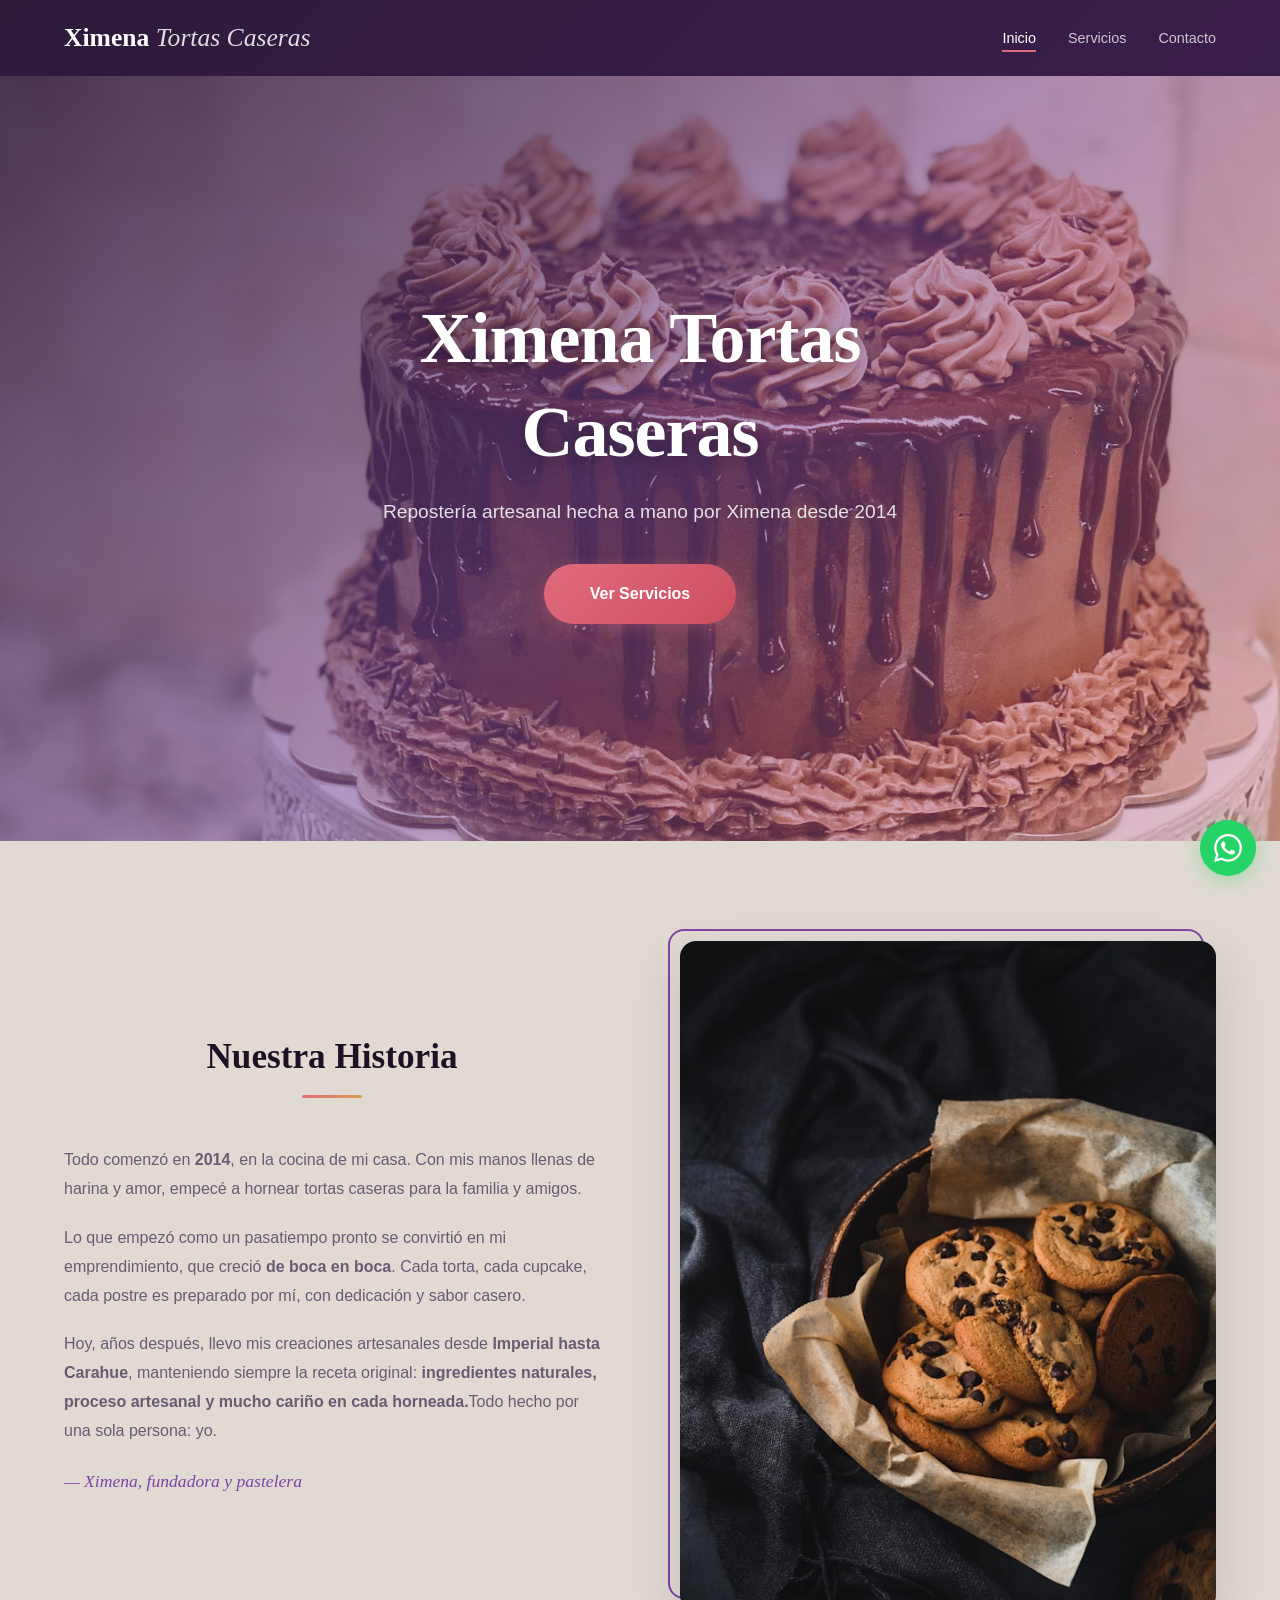
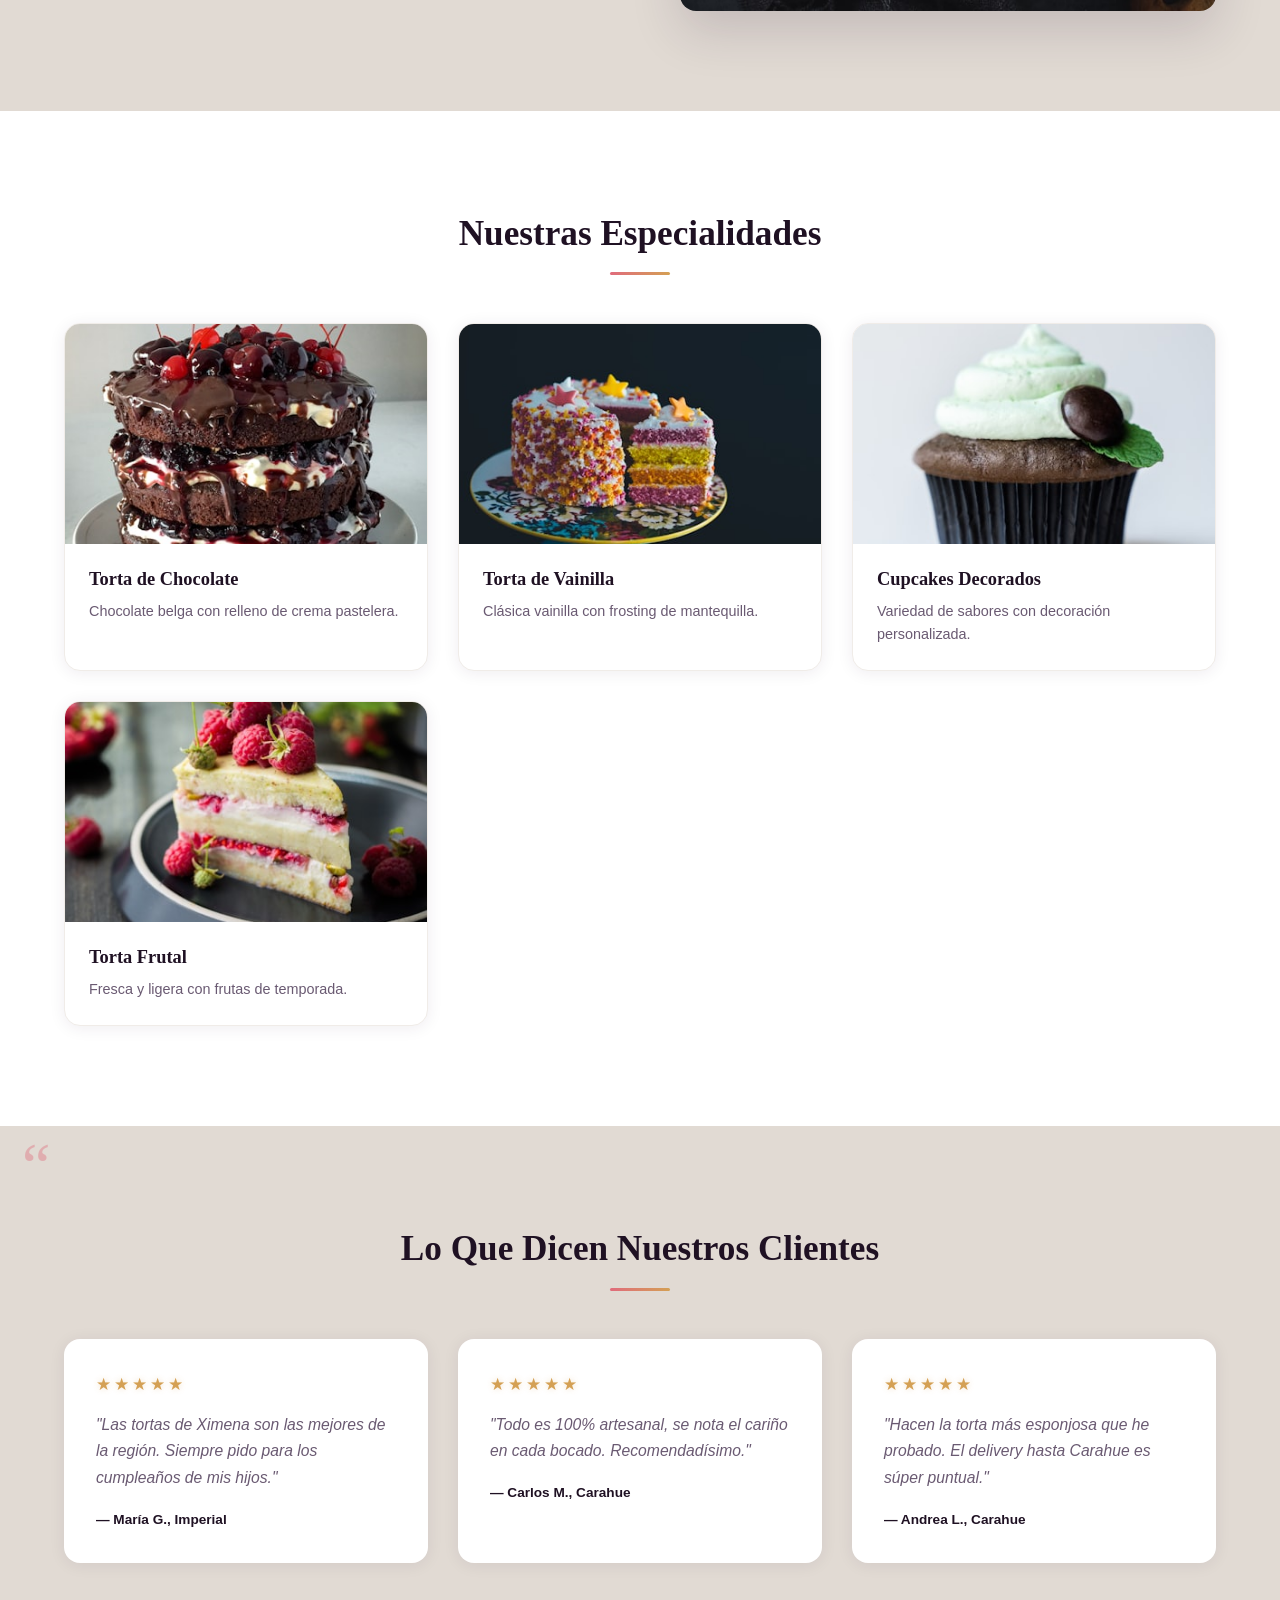
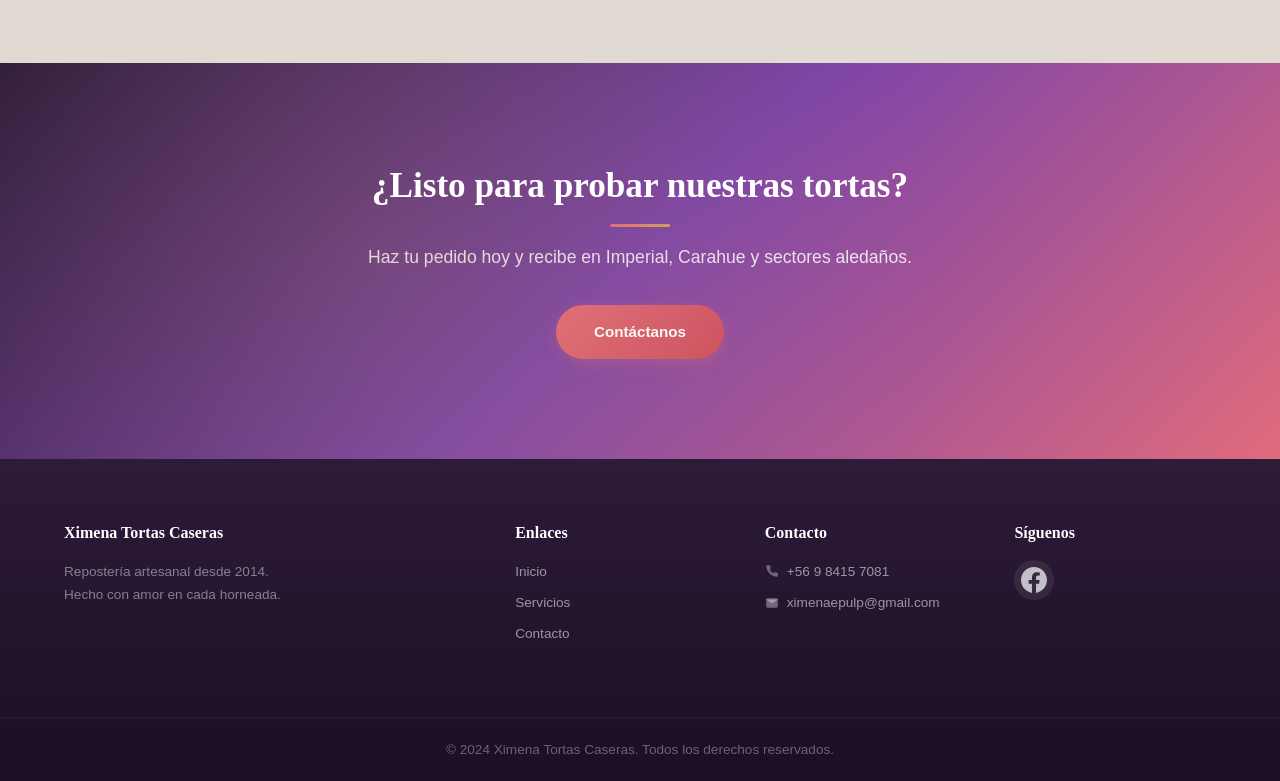
==== commit 6a2c0fed: "Corregir redacción en la sección "Nuestra Historia" para mejorar la claridad del mensaje" ====
--- a/index.html
+++ b/index.html
@@ -44,7 +44,7 @@
                         <h2>Nuestra Historia</h2>
                         <p>Todo comenzó en <strong>2014</strong>, en la cocina de mi casa. Con mis manos llenas de harina y amor, empecé a hornear tortas caseras para la familia y amigos.</p>
                         <p>Lo que empezó como un pasatiempo pronto se convirtió en mi emprendimiento, que creció <strong>de boca en boca</strong>. Cada torta, cada cupcake, cada postre es preparado por mí, con dedicación y sabor casero.</p>
-                        <p>Hoy, años después, llevo mis creaciones artesanales desde <strong>Imperial hasta Carahue</strong>, manteniendo siempre la receta original: <strong>ingredientes naturales, proceso artesanal y mucho cariño</strong> en cada horneada. Todo hecho por una sola persona: yo.</p>
+                        <p>Hoy, años después, llevo mis creaciones artesanales desde <strong>Imperial hasta Carahue</strong>, manteniendo siempre la receta original: <strong>ingredientes naturales, proceso artesanal y mucho cariño en cada horneada.</strong>Todo hecho por una sola persona: yo.</p>
                         <p class="firma">— Ximena, fundadora y pastelera</p>
                     </div>
                     <div class="historia-imagen reveal-right">
--- a/css/style.css
+++ b/css/style.css
@@ -7,173 +7,167 @@
 }
 
 :root {
-    --rosado: #F7C8D6;
-    --rosado-claro: #FCE4EC;
-    --rosado-hover: #E8A0B4;
-    --amarillo: #FFF5D6;
-    --amarillo-claro: #FFFBE8;
-    --celeste: #B5D8EB;
-    --celeste-claro: #E0F0F8;
-    --morado: #D4C4F0;
-    --morado-claro: #EDE4F8;
-    --morado-oscuro: #8B7BB8;
-    --morado-muy-oscuro: #6B5B9A;
-    --color-primario: var(--rosado);
-    --color-primario-hover: var(--rosado-hover);
-    --color-texto: #4A3D5C;
-    --color-texto-claro: #8E7EA0;
-    --color-fondo-header: var(--morado-oscuro);
-    --color-fondo-footer: var(--morado-muy-oscuro);
+    --accento: #E06B7C;
+    --accento-claro: #FDE8EC;
+    --accento-hover: #CC4F60;
+    --accento-oscuro: #B84354;
+    --crema: #e1dad3;
+    --crema-oscuro: #F5EDE0;
+    --celeste: #A8D0E8;
+    --celeste-claro: #E6F0F8;
+    --morado: #C8A8E8;
+    --morado-claro: #8357af;
+    --morado-oscuro: #7d44a8;
+    --morado-muy-oscuro: #2D1B3A;
+    --oro: #D4A054;
+    --oro-claro: #F5E6CC;
+    --color-texto: #1F1123;
+    --color-texto-claro: #6A5A72;
     --color-blanco: #FFFFFF;
-    --color-sombra: rgba(0, 0, 0, 0.08);
-    --border-radius: 12px;
+    --color-sombra: rgba(45, 27, 58, 0.08);
+    --color-sombra-fuerte: rgba(45, 27, 58, 0.16);
+    --border-radius: 10px;
+    --border-radius-lg: 16px;
     --max-width: 1200px;
     --transition: 0.3s ease;
-}
-
-html {
-    scroll-behavior: smooth;
-}
+    --font-heading: 'Playfair Display', Georgia, 'Times New Roman', serif;
+    --font-body: 'Inter', 'Segoe UI', Tahoma, Geneva, Verdana, sans-serif;
+}
+
+::-webkit-scrollbar { width: 8px; }
+::-webkit-scrollbar-track { background: #F0ECE8; }
+::-webkit-scrollbar-thumb { background: var(--morado-oscuro); border-radius: 4px; }
+::-webkit-scrollbar-thumb:hover { background: var(--morado-muy-oscuro); }
+
+main {
+    background: linear-gradient(135deg, var(--crema), var(--morado-claro));
+
+}
+
+html { scroll-behavior: smooth; }
 
 body {
-    font-family: 'Segoe UI', Tahoma, Geneva, Verdana, sans-serif;
+    font-family: var(--font-body);
     color: var(--color-texto);
-    background: linear-gradient(180deg, var(--amarillo-claro) 0%, var(--rosado-claro) 50%, var(--celeste-claro) 100%);
-    background-attachment: fixed;
-    line-height: 1.6;
+    background: var(--color-blanco);
+    line-height: 1.7;
     min-height: 100vh;
     display: flex;
     flex-direction: column;
 }
 
-img {
-    max-width: 100%;
-    height: auto;
-    display: block;
-}
+img { max-width: 100%; height: auto; display: block; }
 
 a {
     color: var(--morado-oscuro);
     text-decoration: none;
     transition: color var(--transition);
 }
-
-a:hover {
-    color: var(--rosado);
-}
+a:hover { color: var(--accento-hover); }
+
+::selection { background: var(--accento); color: var(--color-blanco); }
 
 .container {
     width: 100%;
     max-width: var(--max-width);
     margin: 0 auto;
-    padding: 0 20px;
+    padding: 0 24px;
 }
 
 .btn {
     display: inline-block;
-    background: var(--rosado);
+    background: linear-gradient(135deg, var(--accento), var(--accento-hover));
     color: var(--color-blanco);
-    padding: 14px 36px;
+    padding: 14px 38px;
     border: none;
     border-radius: 50px;
-    font-size: 1rem;
+    font-size: 0.95rem;
     font-weight: 600;
+    font-family: var(--font-body);
     cursor: pointer;
-    transition: background-color var(--transition), transform var(--transition);
+    transition: background var(--transition), transform var(--transition), box-shadow var(--transition);
     text-align: center;
-    box-shadow: 0 4px 15px rgba(247, 200, 214, 0.3);
+    box-shadow: 0 4px 16px rgba(224, 107, 124, 0.3);
 }
 
 .btn:hover {
-    background: var(--rosado-hover);
+    background: linear-gradient(135deg, var(--accento-hover), var(--accento-oscuro));
     transform: translateY(-2px);
+    box-shadow: 0 6px 24px rgba(224, 107, 124, 0.45);
     color: var(--color-blanco);
 }
 
-.btn-light {
-    background: var(--color-blanco);
-    color: var(--morado-oscuro);
-    box-shadow: 0 4px 15px rgba(0, 0, 0, 0.1);
-}
-
-.btn-light:hover {
-    background: var(--morado-claro);
-    color: var(--morado-oscuro);
-}
+
 
 h1, h2, h3, h4 {
-    font-family: Georgia, 'Times New Roman', Times, serif;
-    line-height: 1.2;
+    font-family: var(--font-heading);
+    line-height: 1.3;
+    font-weight: 700;
+    color: var(--color-texto);
 }
 
 h2 {
-    font-size: 2rem;
+    font-size: 2.2rem;
     text-align: center;
-    margin-bottom: 40px;
-    color: var(--color-texto);
+    margin-bottom: 48px;
     position: relative;
 }
 
 h2::after {
     content: '';
     display: block;
-    width: 80px;
+    width: 60px;
     height: 3px;
-    background: var(--celeste);
-    margin: 12px auto 0;
+    background: linear-gradient(90deg, var(--accento), var(--oro));
+    margin: 16px auto 0;
     border-radius: 2px;
 }
 
-section {
-    padding: 80px 0;
-}
+section { padding: 100px 0; }
 
 header {
-    background: linear-gradient(135deg, var(--morado-oscuro), #6B5B9A);
-    padding: 15px 0;
+    background: linear-gradient(135deg, var(--morado-muy-oscuro), #3A1E4A);
+    padding: 0;
     position: sticky;
     top: 0;
     z-index: 1000;
-    box-shadow: 0 2px 10px rgba(0, 0, 0, 0.3);
 }
 
 .header-container {
     max-width: var(--max-width);
     margin: 0 auto;
-    padding: 0 20px;
+    padding: 16px 24px;
     display: flex;
     justify-content: space-between;
     align-items: center;
 }
 
 .logo {
-    font-family: Georgia, serif;
-    font-size: 1.8rem;
+    font-family: var(--font-heading);
+    font-size: 1.6rem;
     color: var(--color-blanco);
-    font-weight: bold;
+    font-weight: 700;
 }
 
 .logo span {
-    color: var(--rosado);
     font-style: italic;
-    font-weight: normal;
-}
-
-.logo:hover {
-    color: var(--color-blanco);
-}
+    font-weight: 400;
+    opacity: 0.85;
+}
+
+.logo:hover { color: var(--color-blanco); opacity: 0.9; }
 
 .nav-menu {
     list-style: none;
     display: flex;
-    gap: 30px;
+    gap: 32px;
 }
 
 .nav-menu a {
-    color: rgba(255, 255, 255, 0.85);
-    font-size: 0.95rem;
+    color: rgba(255, 255, 255, 0.75);
+    font-size: 0.9rem;
     font-weight: 500;
-    padding: 8px 0;
+    padding: 4px 0;
     position: relative;
     transition: color var(--transition);
 }
@@ -181,23 +175,18 @@
 .nav-menu a::after {
     content: '';
     position: absolute;
-    bottom: 0;
+    bottom: -2px;
     left: 0;
     width: 0;
     height: 2px;
-    background: var(--rosado);
+    background: var(--accento);
     transition: width var(--transition);
 }
 
 .nav-menu a:hover,
-.nav-menu a.active {
-    color: var(--color-blanco);
-}
-
+.nav-menu a.active { color: var(--color-blanco); }
 .nav-menu a:hover::after,
-.nav-menu a.active::after {
-    width: 100%;
-}
+.nav-menu a.active::after { width: 100%; }
 
 .menu-toggle {
     display: none;
@@ -205,102 +194,152 @@
     border: none;
     cursor: pointer;
     padding: 5px;
+    z-index: 1001;
 }
 
 .menu-toggle span {
     display: block;
-    width: 25px;
+    width: 24px;
     height: 2px;
-    background-color: var(--color-blanco);
+    background: var(--color-blanco);
     margin: 5px 0;
-    transition: var(--transition);
-    border-radius: 2px;
-}
+    transition: transform 0.25s ease, opacity 0.25s ease;
+}
+
+.menu-toggle.open span:nth-child(1) { transform: translateY(7px) rotate(45deg); }
+.menu-toggle.open span:nth-child(2) { opacity: 0; }
+.menu-toggle.open span:nth-child(3) { transform: translateY(-7px) rotate(-45deg); }
 
 .hero {
-    background: linear-gradient(135deg, rgba(247, 200, 214, 0.9), rgba(255, 245, 214, 0.7)),
-                url('https://images.unsplash.com/photo-1578985545062-69928b1d9587?w=1920&q=80') center/cover no-repeat;
+    position: relative;
     min-height: 85vh;
     display: flex;
     align-items: center;
     justify-content: center;
     text-align: center;
-    color: var(--color-texto);
+    overflow: hidden;
+}
+
+.hero::before {
+    content: '';
+    position: absolute;
+    inset: 0;
+    background:
+        linear-gradient(135deg, rgba(45, 27, 58, 0.85), rgba(124, 77, 160, 0.55), rgba(224, 107, 124, 0.35)),
+        url('../img/torta.jpg') center/cover no-repeat;
 }
 
 .hero-content {
-    max-width: 700px;
-    padding: 0 20px;
+    position: relative;
+    z-index: 1;
+    max-width: 680px;
+    padding: 0 24px;
+    animation: heroIn 1s ease forwards;
+}
+
+@keyframes heroIn {
+    from { opacity: 0; transform: translateY(30px); }
+    to { opacity: 1; transform: translateY(0); }
 }
 
 .hero-content h1 {
-    font-size: 3.5rem;
-    margin-bottom: 20px;
-    text-shadow: 2px 2px 4px rgba(0, 0, 0, 0.1);
+    font-size: 4.5rem;
+    color: var(--color-blanco);
+    margin-bottom: 16px;
+    letter-spacing: -1px;
+    text-shadow: 0 2px 20px rgba(0,0,0,0.3);
 }
 
 .hero-content p {
-    font-size: 1.3rem;
-    margin-bottom: 35px;
-    opacity: 0.85;
+    font-size: 1.2rem;
+    color: rgba(255, 255, 255, 0.85);
+    margin-bottom: 36px;
+}
+
+.hero-content .btn {
+    font-size: 1rem;
+    padding: 16px 46px;
 }
 
 .historia {
-    background: linear-gradient(135deg, var(--amarillo-claro), var(--rosado-claro));
+    background: var(--crema);
 }
 
 .historia-grid {
     display: grid;
     grid-template-columns: 1fr 1fr;
-    gap: 50px;
+    gap: 80px;
     align-items: center;
 }
 
 .historia-texto p {
-    margin-bottom: 18px;
-    font-size: 1.05rem;
+    margin-bottom: 20px;
+    font-size: 1rem;
     color: var(--color-texto-claro);
+    line-height: 1.8;
 }
 
 .historia-texto .firma {
-    font-family: Georgia, serif;
+    font-family: var(--font-heading);
     font-style: italic;
     color: var(--morado-oscuro);
-    margin-top: 10px;
+    margin-top: 12px;
+    font-size: 1.1rem;
+}
+
+.historia-imagen {
+    position: relative;
+}
+
+.historia-imagen::before {
+    content: '';
+    position: absolute;
+    top: -12px;
+    left: -12px;
+    width: 100%;
+    height: 100%;
+    border: 2px solid var(--morado-oscuro);
+    border-radius: var(--border-radius-lg);
+    z-index: 0;
 }
 
 .historia-imagen img {
-    border-radius: var(--border-radius);
-    box-shadow: 0 8px 30px var(--color-sombra);
+    position: relative;
+    z-index: 1;
+    border-radius: var(--border-radius-lg);
+    box-shadow: 0 20px 50px var(--color-sombra-fuerte);
     width: 100%;
-    border: 4px solid var(--celeste-claro);
 }
 
 .destacados {
     background: var(--color-blanco);
+    
 }
 
 .grid-destacados,
 .grid-catalogo {
     display: grid;
-    grid-template-columns: repeat(auto-fit, minmax(250px, 1fr));
+    grid-template-columns: repeat(auto-fit, minmax(270px, 1fr));
     gap: 30px;
+
+    
 }
 
 .card {
     background: var(--color-blanco);
-    border-radius: var(--border-radius);
+    border-radius: var(--border-radius-lg);
     overflow: hidden;
-    box-shadow: 0 4px 20px var(--color-sombra);
+    box-shadow: 0 2px 16px var(--color-sombra);
     transition: transform var(--transition), box-shadow var(--transition);
-    border-bottom: 4px solid var(--celeste);
+    border: 1px solid #F0ECE8;
 }
 
 .card:hover {
-    transform: translateY(-5px);
-    box-shadow: 0 8px 30px rgba(0, 0, 0, 0.12);
-    border-bottom-color: var(--rosado);
-}
+    transform: translateY(-6px);
+    box-shadow: 0 12px 40px var(--color-sombra-fuerte);
+}
+
+.card:hover .card-body h3 { color: var(--accento); transition: color var(--transition); }
 
 .card img {
     width: 100%;
@@ -309,116 +348,125 @@
 }
 
 .card-body {
-    padding: 20px;
+    padding: 24px;
 }
 
 .card-body h3 {
-    font-size: 1.2rem;
+    font-size: 1.15rem;
     margin-bottom: 8px;
-    color: var(--morado-oscuro);
+    color: var(--color-texto);
 }
 
 .card-body p {
-    font-size: 0.95rem;
+    font-size: 0.9rem;
     color: var(--color-texto-claro);
+    line-height: 1.6;
 }
 
 .testimonios {
-    background: var(--morado-claro);
+    background: var(--crema);
 }
 
 .grid-testimonios {
     display: grid;
-    grid-template-columns: repeat(auto-fit, minmax(280px, 1fr));
+    grid-template-columns: repeat(auto-fit, minmax(300px, 1fr));
     gap: 30px;
 }
 
 .grid-testimonios blockquote {
     background: var(--color-blanco);
-    padding: 30px;
-    border-radius: var(--border-radius);
-    box-shadow: 0 4px 15px var(--color-sombra);
-    position: relative;
-    border-left: 4px solid var(--rosado);
+    padding: 32px;
+    border-radius: var(--border-radius-lg);
+    box-shadow: 0 2px 16px var(--color-sombra);
+    transition: transform var(--transition);
+}
+
+.grid-testimonios blockquote:hover {
+    transform: translateY(-4px);
 }
 
 .grid-testimonios blockquote::before {
     content: '\201C';
     font-size: 4rem;
-    color: var(--rosado);
+    color: var(--accento);
     position: absolute;
-    top: 10px;
-    left: 20px;
-    opacity: 0.3;
-    font-family: Georgia, serif;
+    top: 8px;
+    left: 22px;
+    opacity: 0.15;
+    font-family: var(--font-heading);
     line-height: 1;
+}
+
+.stars {
+    color: var(--oro);
+    font-size: 1.05rem;
+    letter-spacing: 3px;
+    margin-bottom: 12px;
+    position: relative;
+    z-index: 1;
+    text-shadow: 0 0 6px rgba(212, 160, 84, 0.3);
 }
 
 .grid-testimonios blockquote p {
     font-style: italic;
-    font-size: 1.05rem;
-    margin-bottom: 15px;
-    padding-top: 15px;
+    font-size: 0.98rem;
+    margin-bottom: 16px;
+    position: relative;
+    z-index: 1;
+    line-height: 1.7;
+    color: var(--color-texto-claro);
 }
 
 .grid-testimonios blockquote cite {
     font-style: normal;
     font-weight: 600;
-    color: var(--morado-oscuro);
-    font-size: 0.9rem;
+    color: var(--color-texto);
+    font-size: 0.85rem;
+    display: block;
+    position: relative;
+    z-index: 1;
 }
 
 .cta {
-    background: linear-gradient(135deg, var(--rosado), var(--amarillo));
+    background: linear-gradient(135deg, var(--morado-muy-oscuro), var(--morado-oscuro), var(--accento));
     text-align: center;
-    color: var(--color-texto);
-}
-
-.cta h2 {
-    color: var(--color-texto);
-}
-
-.cta h2::after {
-    background: var(--color-blanco);
-}
-
-.cta p {
-    font-size: 1.1rem;
-    margin-bottom: 30px;
-    opacity: 0.85;
-}
+    position: relative;
+    overflow: hidden;
+}
+
+.cta::before {
+    content: '';
+    position: absolute;
+    inset: 0;
+    background: radial-gradient(circle at 30% 50%, rgba(212, 160, 84, 0.15), transparent 60%);
+    pointer-events: none;
+}
+
+.cta h2 { color: var(--color-blanco); margin-bottom: 16px; }
+.cta p { font-size: 1.1rem; margin-bottom: 32px; color: rgba(255,255,255,0.85); }
 
 .page-hero {
-    background: linear-gradient(135deg, var(--celeste-claro), var(--morado-claro));
     text-align: center;
-    padding: 100px 0 80px;
-    color: var(--color-texto);
-}
-
-.page-hero h1 {
-    font-size: 2.8rem;
-    margin-bottom: 15px;
-}
-
-.page-hero p {
-    font-size: 1.15rem;
-    opacity: 0.85;
-}
-
-.como-pedir {
-    background: var(--amarillo-claro);
-}
+    padding: 80px 0 64px;
+
+   
+}
+
+.page-hero h1 { font-size: 2.8rem; margin-bottom: 12px; }
+.page-hero p { font-size: 1.1rem; color: var(--color-texto-claro); }
+
+.como-pedir { background: var(--color-blanco); }
 
 .pasos-lista {
     list-style: none;
-    max-width: 700px;
+    max-width: 680px;
     margin: 0 auto;
 }
 
 .pasos-lista li {
     display: flex;
-    gap: 20px;
-    margin-bottom: 30px;
+    gap: 24px;
+    margin-bottom: 24px;
     align-items: flex-start;
 }
 
@@ -426,33 +474,35 @@
     display: flex;
     align-items: center;
     justify-content: center;
-    width: 50px;
-    height: 50px;
-    background: var(--celeste);
+    width: 44px;
+    height: 44px;
+    background: linear-gradient(135deg, var(--oro), var(--accento));
     color: var(--color-blanco);
-    font-size: 1.3rem;
-    font-weight: bold;
+    font-size: 1.1rem;
+    font-weight: 600;
+    font-family: var(--font-heading);
     border-radius: 50%;
     flex-shrink: 0;
+    box-shadow: 0 3px 10px rgba(212, 160, 84, 0.3);
 }
 
 .pasos-lista h3 {
     font-size: 1.1rem;
-    margin-bottom: 5px;
-    color: var(--morado-oscuro);
+    margin-bottom: 4px;
+    color: var(--color-texto);
 }
 
 .pasos-lista p {
     color: var(--color-texto-claro);
-}
-
-.catalogo {
-    background: var(--amarillo-claro);
-}
+    font-size: 0.95rem;
+}
+
+
 
 .cobertura {
-    background: var(--amarillo-claro);
+    background: var(--color-blanco);
     text-align: center;
+    padding-top: 0;
 }
 
 .zonas-lista {
@@ -460,93 +510,103 @@
     display: flex;
     flex-wrap: wrap;
     justify-content: center;
-    gap: 15px;
-    margin-top: 25px;
+    gap: 12px;
+    margin-top: 24px;
 }
 
 .zonas-lista li {
-    background: var(--color-blanco);
-    padding: 12px 25px;
+    display: inline-flex;
+    align-items: center;
+    gap: 8px;
+    background: linear-gradient(135deg, var(--morado-claro), var(--accento-claro));
+    padding: 10px 20px;
     border-radius: 50px;
     font-weight: 500;
-    color: var(--color-texto);
-    box-shadow: 0 2px 10px var(--color-sombra);
-    border: 2px solid var(--morado-claro);
-}
-
-.contacto-grid-section {
-    background: var(--color-blanco);
-}
+    font-size: 0.9rem;
+    color: var(--morado-muy-oscuro);
+    border: 1px solid rgba(124, 77, 160, 0.1);
+    transition: transform var(--transition), box-shadow var(--transition);
+}
+
+.zonas-lista li svg {
+    color: var(--morado-oscuro);
+    flex-shrink: 0;
+}
+
+.zonas-lista li:hover {
+    transform: translateY(-2px);
+    box-shadow: 0 4px 14px var(--color-sombra-fuerte);
+}
+
+.contacto-grid-section { background: linear-gradient(180deg, var(--crema), var(--color-blanco)); }
 
 .contacto-grid {
     display: grid;
     grid-template-columns: 1fr 1fr;
-    gap: 50px;
+    gap: 60px;
 }
 
 .contacto-formulario h2,
-.contacto-info h2 {
-    text-align: left;
-}
+.contacto-info h2 { text-align: left; }
 
 .contacto-formulario h2::after,
-.contacto-info h2::after {
-    margin: 12px 0 0;
-}
-
-.form-group {
-    margin-bottom: 20px;
-}
+.contacto-info h2::after { margin: 12px 0 0; }
+
+.form-group { margin-bottom: 20px; }
 
 .form-group label {
     display: block;
-    font-weight: 600;
+    font-weight: 500;
     margin-bottom: 6px;
-    font-size: 0.9rem;
-    color: var(--morado-oscuro);
+    font-size: 0.85rem;
+    color: var(--color-texto-claro);
 }
 
 .form-group input,
 .form-group select,
 .form-group textarea {
     width: 100%;
-    padding: 12px 15px;
-    border: 2px solid var(--morado-claro);
+    padding: 12px 16px;
+    border: 1.5px solid #D8D0E2;
     border-radius: 8px;
-    font-family: inherit;
+    font-family: var(--font-body);
     font-size: 0.95rem;
-    transition: border-color var(--transition);
-    background: var(--amarillo-claro);
+    transition: border-color var(--transition), box-shadow var(--transition);
+    background: var(--color-blanco);
     color: var(--color-texto);
 }
+
+.form-group input:hover,
+.form-group select:hover,
+.form-group textarea:hover { border-color: var(--morado); }
 
 .form-group input:focus,
 .form-group select:focus,
 .form-group textarea:focus {
     outline: none;
-    border-color: var(--rosado);
-    box-shadow: 0 0 0 3px rgba(247, 200, 214, 0.2);
-}
-
-.form-group textarea {
-    resize: vertical;
-}
-
-.info-bloque {
-    margin-bottom: 25px;
-}
+    border-color: var(--morado-oscuro);
+    box-shadow: 0 0 0 3px rgba(124, 77, 160, 0.1);
+}
+
+.form-group textarea { resize: vertical; }
+
+.info-bloque { margin-bottom: 28px; }
 
 .info-bloque h3 {
-    font-size: 1rem;
-    display: flex;
-    align-items: center;
-    gap: 8px;
-    color: var(--morado-oscuro);
+    font-size: 0.9rem;
+    display: flex;
+    align-items: center;
+    gap: 10px;
+    color: var(--color-texto);
     margin-bottom: 8px;
+    font-family: var(--font-body);
+    font-weight: 600;
 }
 
 .info-bloque h3 svg {
-    color: var(--rosado);
+    color: var(--accento);
+    width: 18px;
+    height: 18px;
 }
 
 .info-bloque p {
@@ -554,236 +614,271 @@
     padding-left: 28px;
 }
 
-.redes-bloque .redes-lista {
-    justify-content: flex-start;
-    padding-left: 28px;
-}
+.redes-bloque .redes-lista { justify-content: flex-start; padding-left: 28px; }
 
 .redes-lista {
     list-style: none;
     display: flex;
-    gap: 15px;
+    gap: 12px;
 }
 
 .redes-lista a {
+    display: flex;
+    align-items: center;
+    justify-content: center;
+    width: 40px;
+    height: 40px;
+    background: var(--accento-claro);
+    color: var(--accento-hover);
+    border-radius: 50%;
+    transition: background var(--transition), transform var(--transition), box-shadow var(--transition);
+}
+
+.redes-lista a:hover {
+    background: var(--accento);
+    color: var(--color-blanco);
+    transform: scale(1.1);
+    box-shadow: 0 4px 16px rgba(224, 107, 124, 0.35);
+}
+
+.horarios {
+    background: var(--color-blanco);
+    text-align: center;
+}
+
+.horarios-tabla {
+    max-width: 480px;
+    margin: 0 auto;
+    background: var(--color-blanco);
+    border-radius: var(--border-radius-lg);
+    padding: 8px 0;
+    box-shadow: 0 2px 16px var(--color-sombra);
+    border: 1px solid rgba(200, 168, 232, 0.15);
+}
+
+.horario-fila {
+    display: flex;
+    justify-content: space-between;
+    padding: 16px 28px;
+    border-bottom: 1px solid #EDE8E4;
+    font-size: 0.95rem;
+}
+
+.horario-fila:last-child { border-bottom: none; }
+
+.horario-dia { font-weight: 600; color: var(--color-texto); }
+.horario-hora { color: var(--color-texto-claro); }
+
+footer {
+    background: linear-gradient(180deg, var(--morado-muy-oscuro) 0%, #1A0F23 100%);
+    color: rgba(255, 255, 255, 0.85);
+    margin-top: auto;
+}
+
+.footer-grid {
+    display: grid;
+    grid-template-columns: 2fr 1fr 1fr 1fr;
+    gap: 48px;
+    padding: 64px 24px;
+}
+
+footer h3 {
+    font-family: var(--font-heading);
+    font-size: 1rem;
+    margin-bottom: 16px;
+    color: var(--color-blanco);
+}
+
+footer p, footer li { font-size: 0.85rem; }
+footer ul { list-style: none; }
+footer li { margin-bottom: 8px; }
+footer a { color: rgba(255, 255, 255, 0.55); transition: color var(--transition); }
+footer a:hover { color: var(--accento); }
+
+.footer-info p {
+    color: rgba(255, 255, 255, 0.45);
+    line-height: 1.7;
+}
+
+.footer-contacto li {
+    display: flex;
+    align-items: center;
+    gap: 8px;
+}
+
+.footer-contacto svg {
+    flex-shrink: 0;
+    color: rgba(255, 255, 255, 0.35);
+    width: 14px;
+    height: 14px;
+}
+
+.footer-redes .redes-lista a {
+    background: rgba(255, 255, 255, 0.08);
+    color: rgba(255, 255, 255, 0.7);
+}
+
+.footer-redes .redes-lista a:hover {
+    background: var(--accento);
+    color: var(--color-blanco);
+}
+
+.footer-bottom {
+    border-top: 1px solid rgba(255, 255, 255, 0.06);
+    text-align: center;
+    padding: 20px;
+    font-size: 0.8rem;
+    color: rgba(255, 255, 255, 0.35);
+}
+
+.whatsapp-float {
+    position: fixed;
+    bottom: 24px;
+    right: 24px;
+    z-index: 999;
+    display: flex;
+    align-items: center;
+    justify-content: center;
+    width: 56px;
+    height: 56px;
+    background: #25D366;
+    color: var(--color-blanco);
+    border-radius: 50%;
+    box-shadow: 0 4px 20px rgba(37, 211, 102, 0.35);
+    transition: transform var(--transition);
+}
+
+.whatsapp-float:hover { transform: scale(1.08); color: var(--color-blanco); }
+.whatsapp-float svg { width: 28px; height: 28px; }
+
+.back-to-top {
+    position: fixed;
+    bottom: 92px;
+    right: 24px;
+    z-index: 998;
     display: flex;
     align-items: center;
     justify-content: center;
     width: 44px;
     height: 44px;
-    background: var(--rosado);
-    color: var(--color-blanco);
+    background: var(--color-blanco);
+    color: var(--morado-oscuro);
     border-radius: 50%;
-    transition: transform var(--transition), box-shadow var(--transition);
-}
-
-.redes-lista a:hover {
-    transform: scale(1.15);
-    color: var(--color-blanco);
-    box-shadow: 0 4px 15px rgba(247, 200, 214, 0.4);
-}
-
-.horarios {
-    background: var(--rosado-claro);
-    text-align: center;
-}
-
-.horarios-tabla {
-    max-width: 500px;
-    margin: 0 auto;
-    background: var(--color-blanco);
-    border-radius: var(--border-radius);
-    padding: 10px 0;
-    box-shadow: 0 4px 20px var(--color-sombra);
-}
-
-.horario-fila {
-    display: flex;
-    justify-content: space-between;
-    padding: 15px 25px;
-    border-bottom: 1px solid var(--morado-claro);
-    font-size: 1rem;
-}
-
-.horario-fila:last-child {
-    border-bottom: none;
-}
-
-.horario-dia {
-    font-weight: 600;
-    color: var(--morado-oscuro);
-}
-
-.horario-hora {
-    color: var(--color-texto-claro);
-}
-
-footer {
-    background: linear-gradient(135deg, var(--morado-oscuro), var(--morado-muy-oscuro));
-    color: rgba(255, 255, 255, 0.9);
-    margin-top: auto;
-}
-
-.footer-grid {
-    display: grid;
-    grid-template-columns: 2fr 1fr 1fr 1fr;
-    gap: 40px;
-    padding: 60px 20px;
-}
-
-footer h3 {
-    font-family: Georgia, serif;
-    font-size: 1.1rem;
-    margin-bottom: 15px;
-    color: var(--color-blanco);
-}
-
-footer p,
-footer li {
-    font-size: 0.9rem;
-}
-
-footer ul {
-    list-style: none;
-}
-
-footer li {
-    margin-bottom: 10px;
-}
-
-footer a {
-    color: rgba(255, 255, 255, 0.7);
-}
-
-footer a:hover {
-    color: var(--rosado);
-}
-
-.footer-info p {
-    color: rgba(255, 255, 255, 0.6);
-    line-height: 1.7;
-}
-
-.footer-contacto li {
-    display: flex;
-    align-items: center;
-    gap: 8px;
-}
-
-.footer-contacto svg {
-    flex-shrink: 0;
-    color: var(--rosado);
-}
-
-.footer-redes .redes-lista {
-    gap: 12px;
-}
-
-.footer-redes .redes-lista a {
-    width: 38px;
-    height: 38px;
-}
-
-.footer-bottom {
-    border-top: 1px solid rgba(255, 255, 255, 0.1);
-    text-align: center;
-    padding: 20px;
-    font-size: 0.85rem;
-    color: rgba(255, 255, 255, 0.5);
-}
+    box-shadow: 0 2px 12px rgba(0, 0, 0, 0.1);
+    transition: opacity 0.3s ease, transform 0.3s ease;
+    opacity: 0;
+    pointer-events: none;
+    transform: translateY(12px);
+}
+
+.back-to-top.show {
+    opacity: 1;
+    pointer-events: auto;
+    transform: translateY(0);
+}
+
+.back-to-top:hover { transform: translateY(-2px); color: var(--morado-muy-oscuro); }
+
+.reveal {
+    opacity: 0;
+    transform: translateY(30px);
+    transition: opacity 0.7s ease, transform 0.7s ease;
+}
+.reveal.visible { opacity: 1; transform: translateY(0); }
+
+.reveal-left {
+    opacity: 0;
+    transform: translateX(-40px);
+    transition: opacity 0.7s ease, transform 0.7s ease;
+}
+.reveal-left.visible { opacity: 1; transform: translateX(0); }
+
+.reveal-right {
+    opacity: 0;
+    transform: translateX(40px);
+    transition: opacity 0.7s ease, transform 0.7s ease;
+}
+.reveal-right.visible { opacity: 1; transform: translateX(0); }
+
+.reveal-scale {
+    opacity: 0;
+    transform: scale(0.95);
+    transition: opacity 0.7s ease, transform 0.7s ease;
+}
+.reveal-scale.visible { opacity: 1; transform: scale(1); }
+
+.delay-1 { transition-delay: 0.1s; }
+.delay-2 { transition-delay: 0.2s; }
+.delay-3 { transition-delay: 0.3s; }
+.delay-4 { transition-delay: 0.4s; }
 
 @media (max-width: 1024px) {
-    .footer-grid {
-        grid-template-columns: 1fr 1fr;
+    .footer-grid { grid-template-columns: 1fr 1fr; }
+    .contacto-grid { grid-template-columns: 1fr; }
+    .hero-content h1 { font-size: 3.5rem; }
+    section { padding: 80px 0; }
+}
+
+@media (max-width: 768px) {
+    .menu-toggle { display: block; }
+
+    .nav-menu {
+        display: flex;
+        flex-direction: column;
+        position: fixed;
+        top: 0;
+        right: -100%;
+        width: 280px;
+        height: 100vh;
+        background: linear-gradient(180deg, var(--morado-muy-oscuro), #1A0F23);
+        padding: 80px 32px 32px;
+        gap: 20px;
+        box-shadow: -4px 0 24px rgba(0, 0, 0, 0.2);
+        transition: right 0.3s ease;
+        z-index: 1000;
     }
 
-    .contacto-grid {
-        grid-template-columns: 1fr;
+    .nav-menu.open { right: 0; }
+
+    .nav-overlay {
+        display: none;
+        position: fixed;
+        inset: 0;
+        background: rgba(0, 0, 0, 0.35);
+        z-index: 999;
+        opacity: 0;
+        transition: opacity 0.3s ease;
     }
-}
-
-@media (max-width: 768px) {
-    .menu-toggle {
-        display: block;
-    }
-
-    .nav-menu {
-        display: none;
-        flex-direction: column;
-        position: absolute;
-        top: 100%;
-        left: 0;
-        right: 0;
-        background: var(--morado-oscuro);
-        padding: 20px;
-        gap: 15px;
-        box-shadow: 0 4px 10px rgba(0, 0, 0, 0.3);
-    }
-
-    .nav-menu.open {
-        display: flex;
-    }
-
-    .hero-content h1 {
-        font-size: 2.2rem;
-    }
-
-    .hero-content p {
-        font-size: 1.05rem;
-    }
-
-    .historia-grid {
-        grid-template-columns: 1fr;
-        gap: 30px;
-    }
-
-    .historia-imagen {
-        order: -1;
-    }
-
-    h2 {
-        font-size: 1.6rem;
-    }
-
-    .page-hero h1 {
-        font-size: 2rem;
-    }
-
-    section {
-        padding: 50px 0;
-    }
-
-    .footer-grid {
-        grid-template-columns: 1fr;
-        text-align: center;
-    }
-
-    .footer-redes .redes-lista {
-        justify-content: center;
-    }
-
-    .footer-contacto li {
-        justify-content: center;
-    }
-
-    .horario-fila {
-        flex-direction: column;
-        gap: 5px;
-        text-align: center;
-    }
+
+    .nav-overlay.open { display: block; opacity: 1; }
+
+    .hero-content h1 { font-size: 2.5rem; }
+    .hero-content p { font-size: 1.05rem; }
+    .hero { min-height: 80vh; }
+
+    .historia-grid { grid-template-columns: 1fr; gap: 40px; }
+    .historia-imagen { order: -1; }
+    .historia-imagen::before { display: none; }
+
+    h2 { font-size: 1.8rem; }
+    .page-hero h1 { font-size: 2rem; }
+    section { padding: 60px 0; }
+
+    .footer-grid { grid-template-columns: 1fr; text-align: center; }
+    .footer-redes .redes-lista { justify-content: center; }
+    .footer-contacto li { justify-content: center; }
+
+    .horario-fila { flex-direction: column; gap: 4px; text-align: center; }
+
+    .whatsapp-float { width: 48px; height: 48px; bottom: 20px; right: 20px; }
+    .whatsapp-float svg { width: 24px; height: 24px; }
+
+    .back-to-top { width: 40px; height: 40px; bottom: 76px; right: 20px; }
 }
 
 @media (max-width: 480px) {
-    .hero-content h1 {
-        font-size: 1.8rem;
-    }
-
-    .hero {
-        min-height: 70vh;
-    }
-
-    .grid-destacados,
-    .grid-catalogo {
-        grid-template-columns: 1fr;
-    }
-}
+    .hero-content h1 { font-size: 1.8rem; }
+    .hero { min-height: 70vh; }
+    .grid-destacados, .grid-catalogo { grid-template-columns: 1fr; }
+    section { padding: 48px 0; }
+}
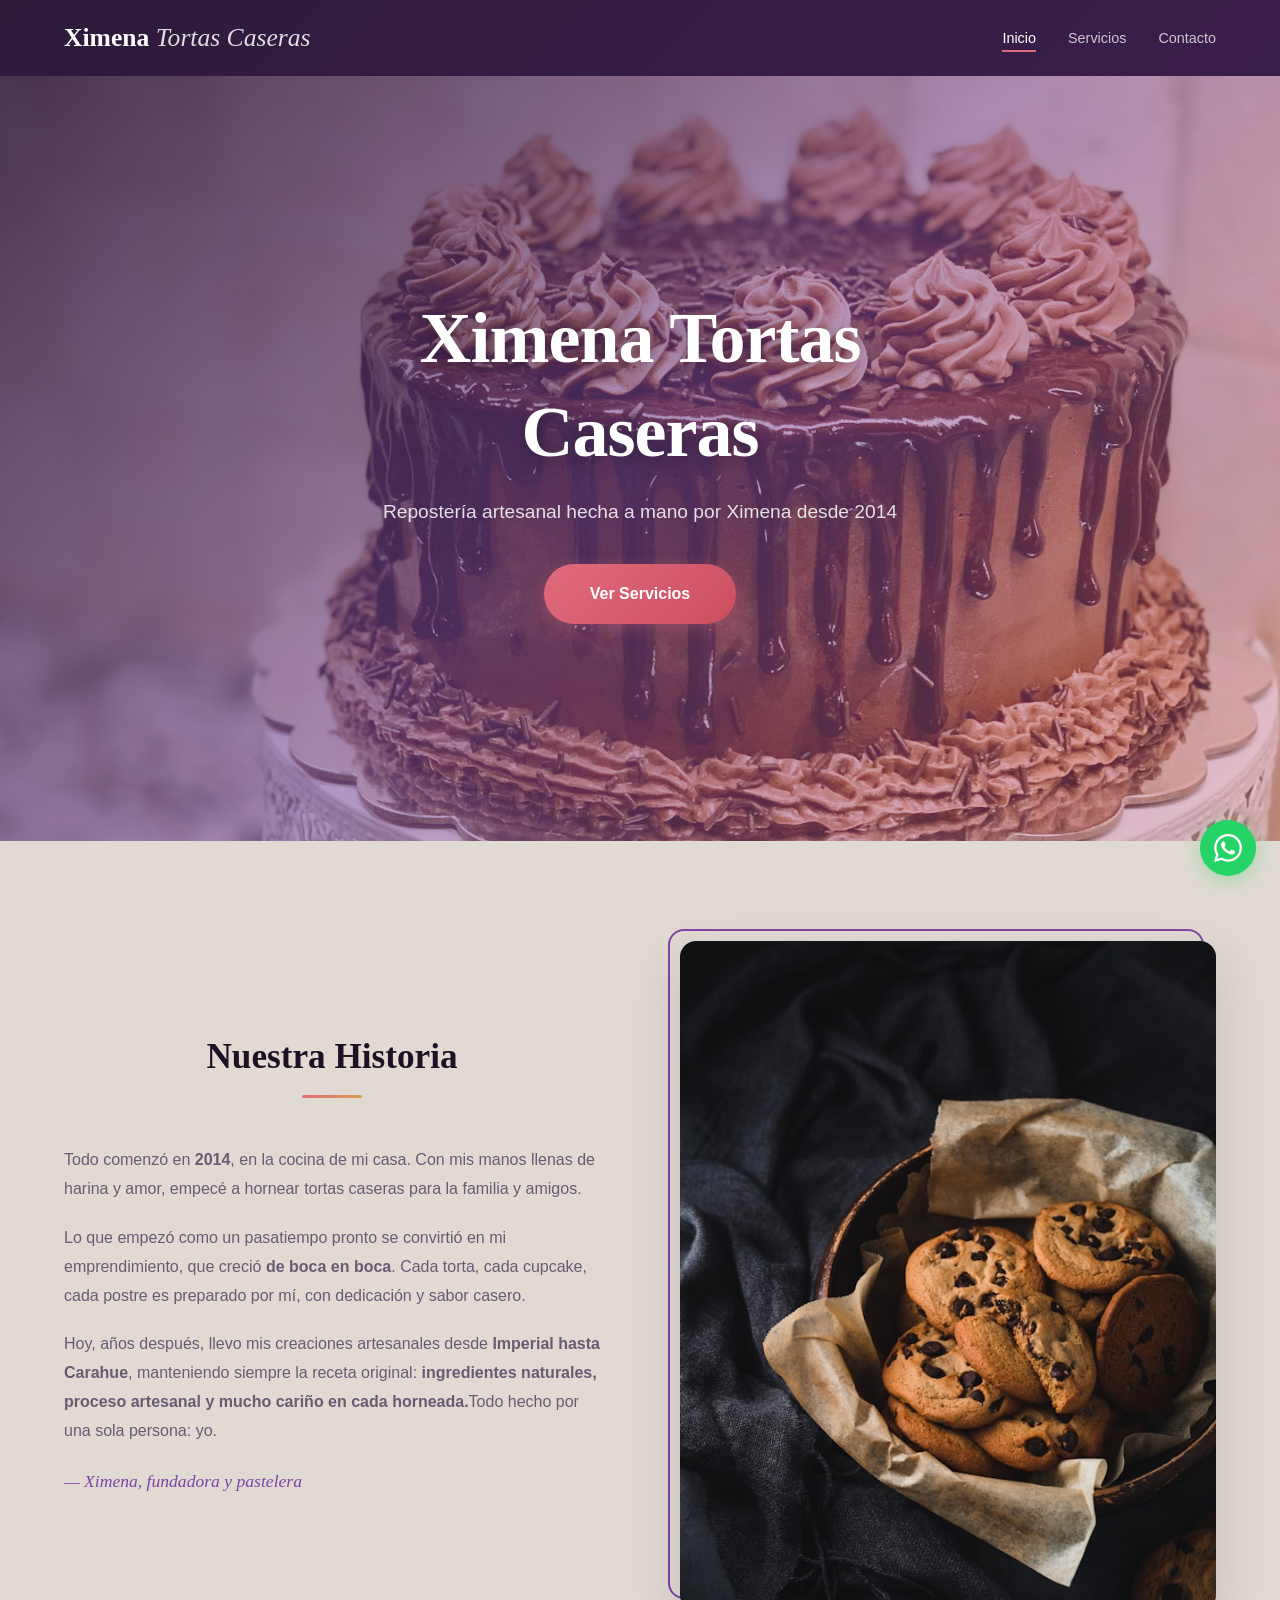
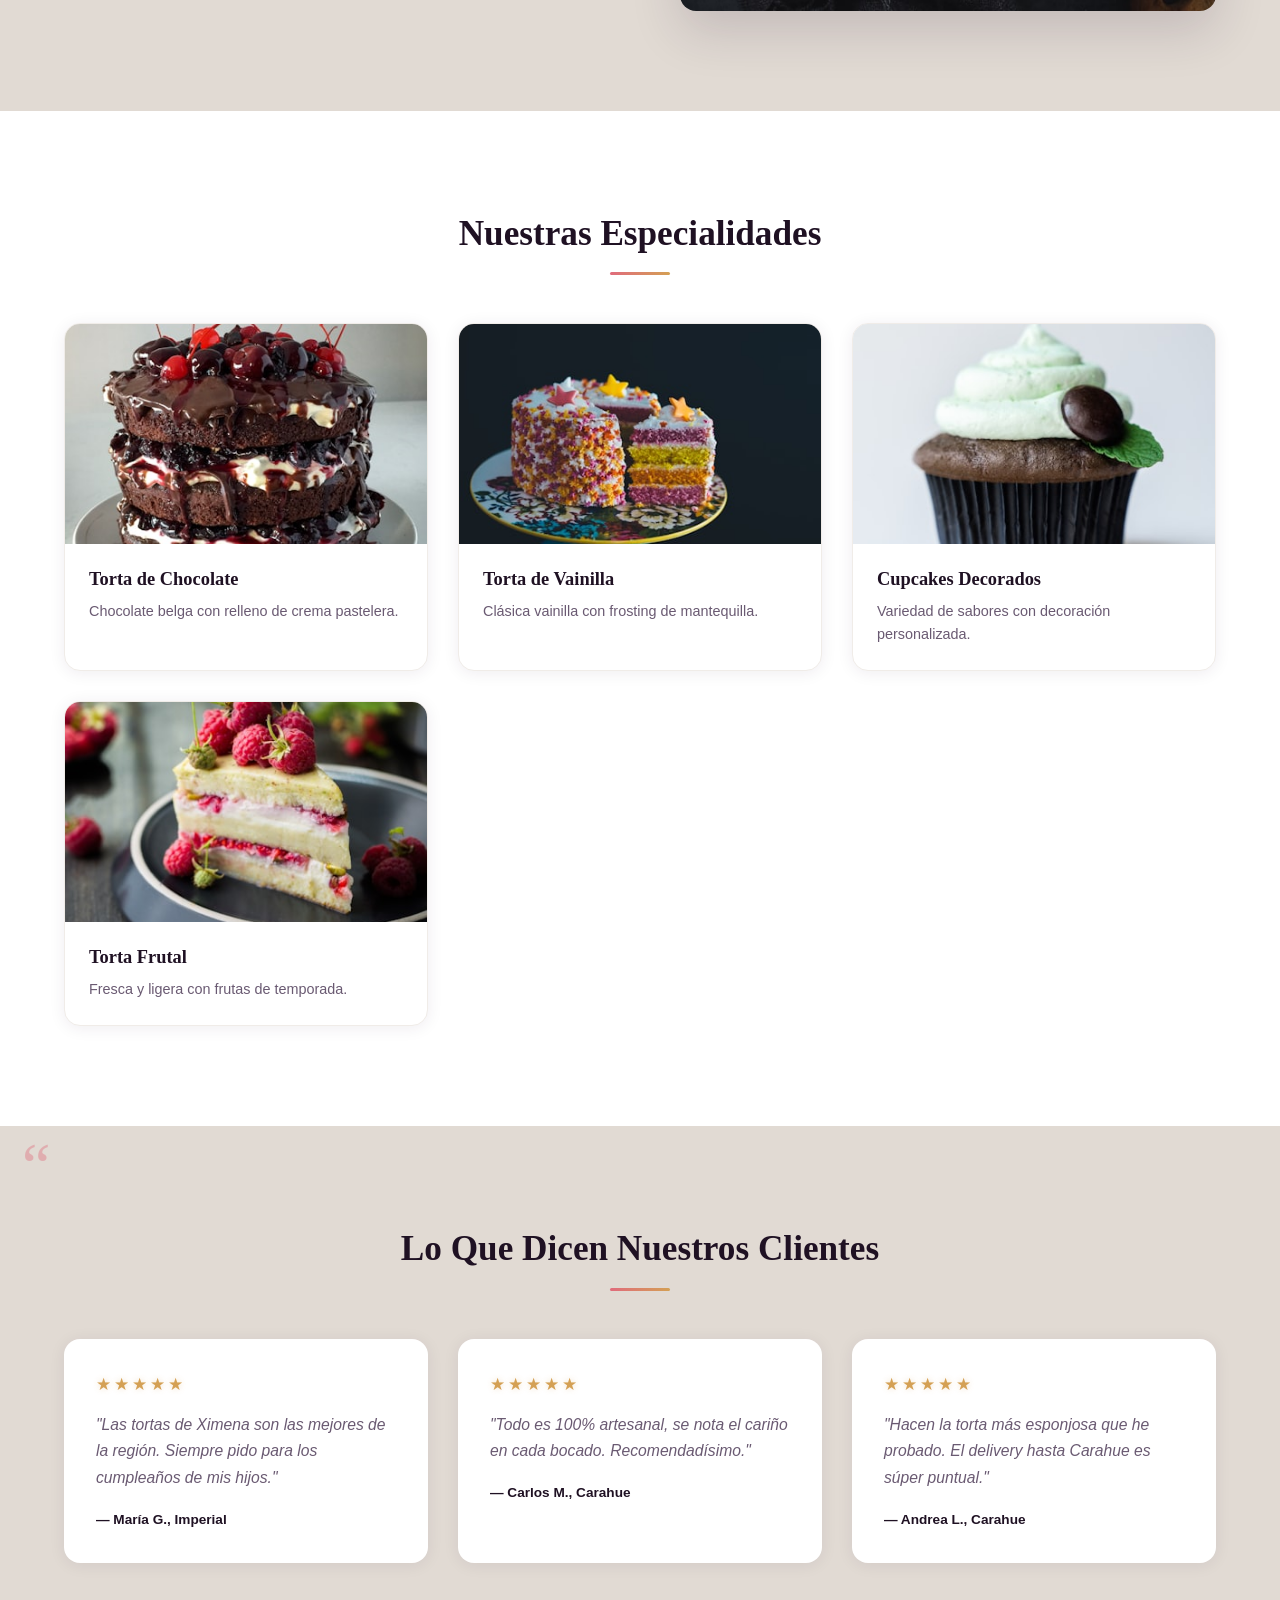
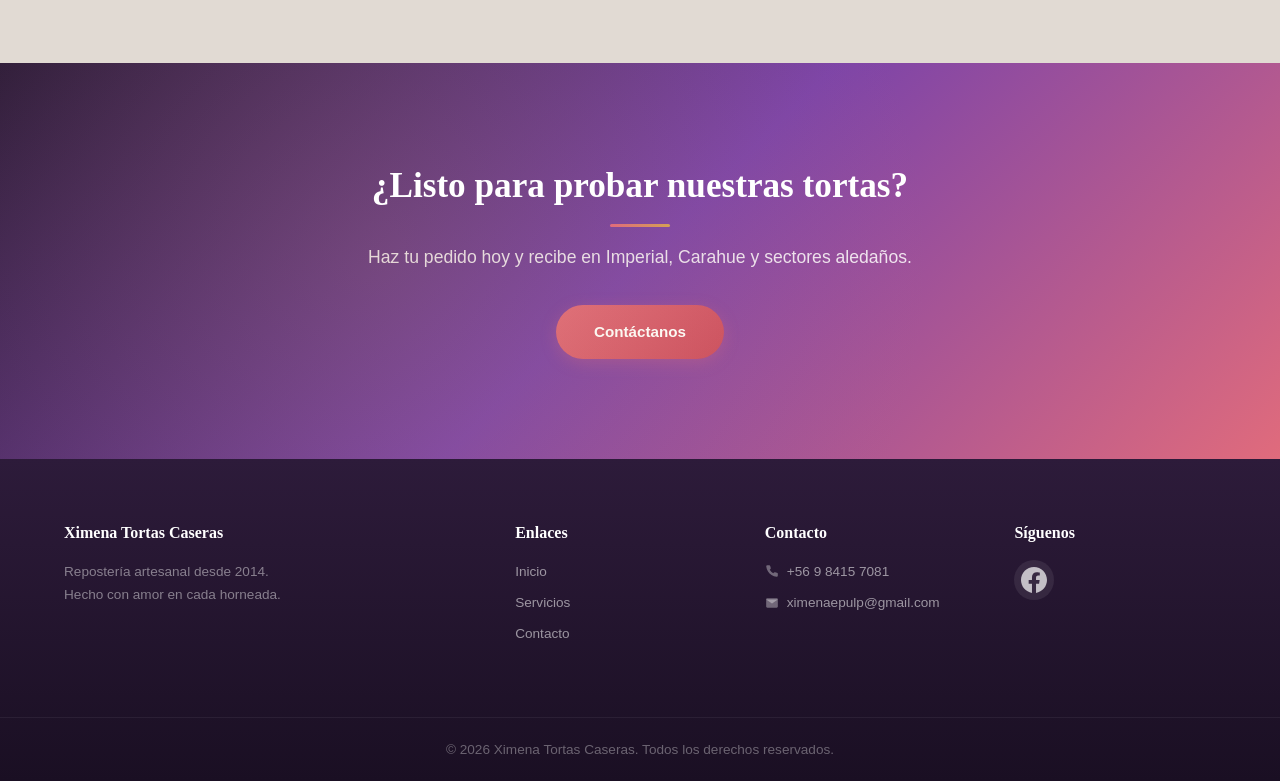
==== commit cdb12d93: "Actualizar año de derechos de autor a 2026 en las secciones de contacto, inicio y servicios" ====
--- a/index.html
+++ b/index.html
@@ -167,7 +167,7 @@
             </div>
         </div>
         <div class="footer-bottom">
-            <p>&copy; 2024 Ximena Tortas Caseras. Todos los derechos reservados.</p>
+            <p>&copy; 2026 Ximena Tortas Caseras. Todos los derechos reservados.</p>
         </div>
     </footer>
 
